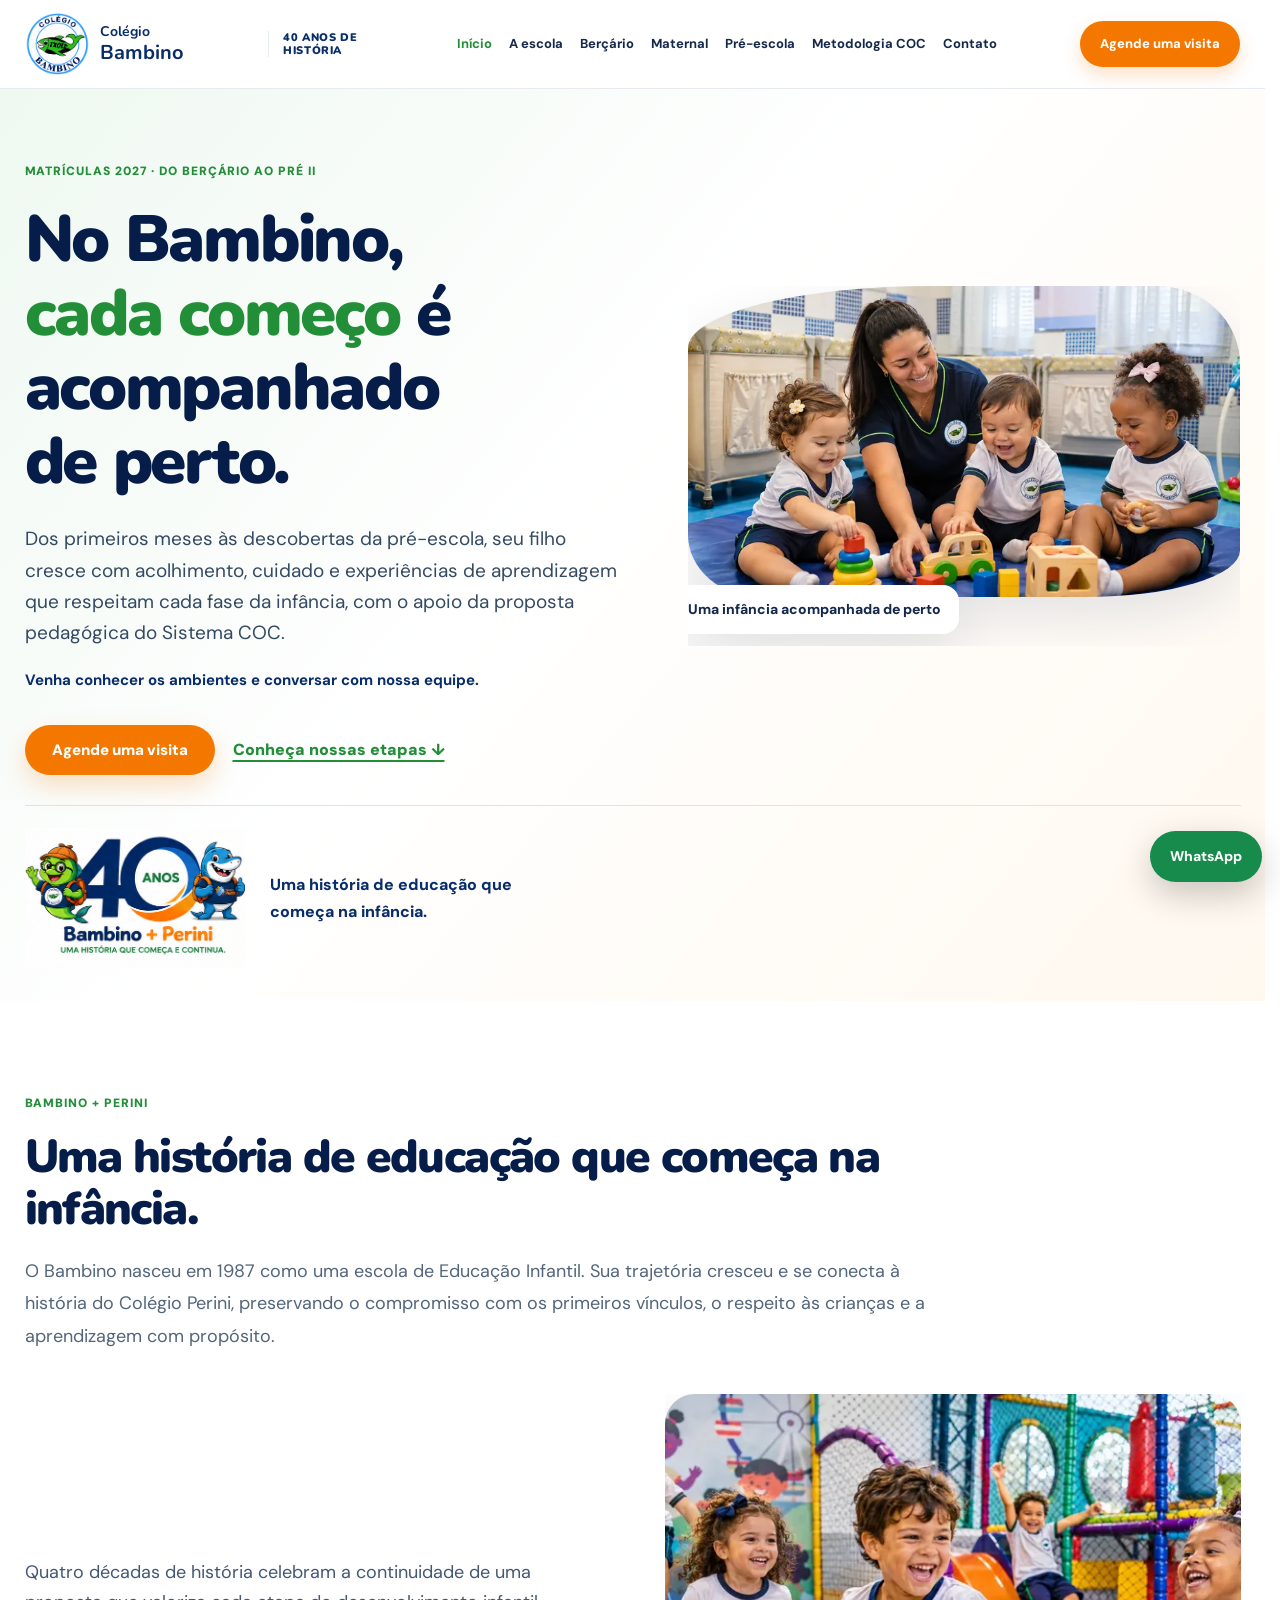
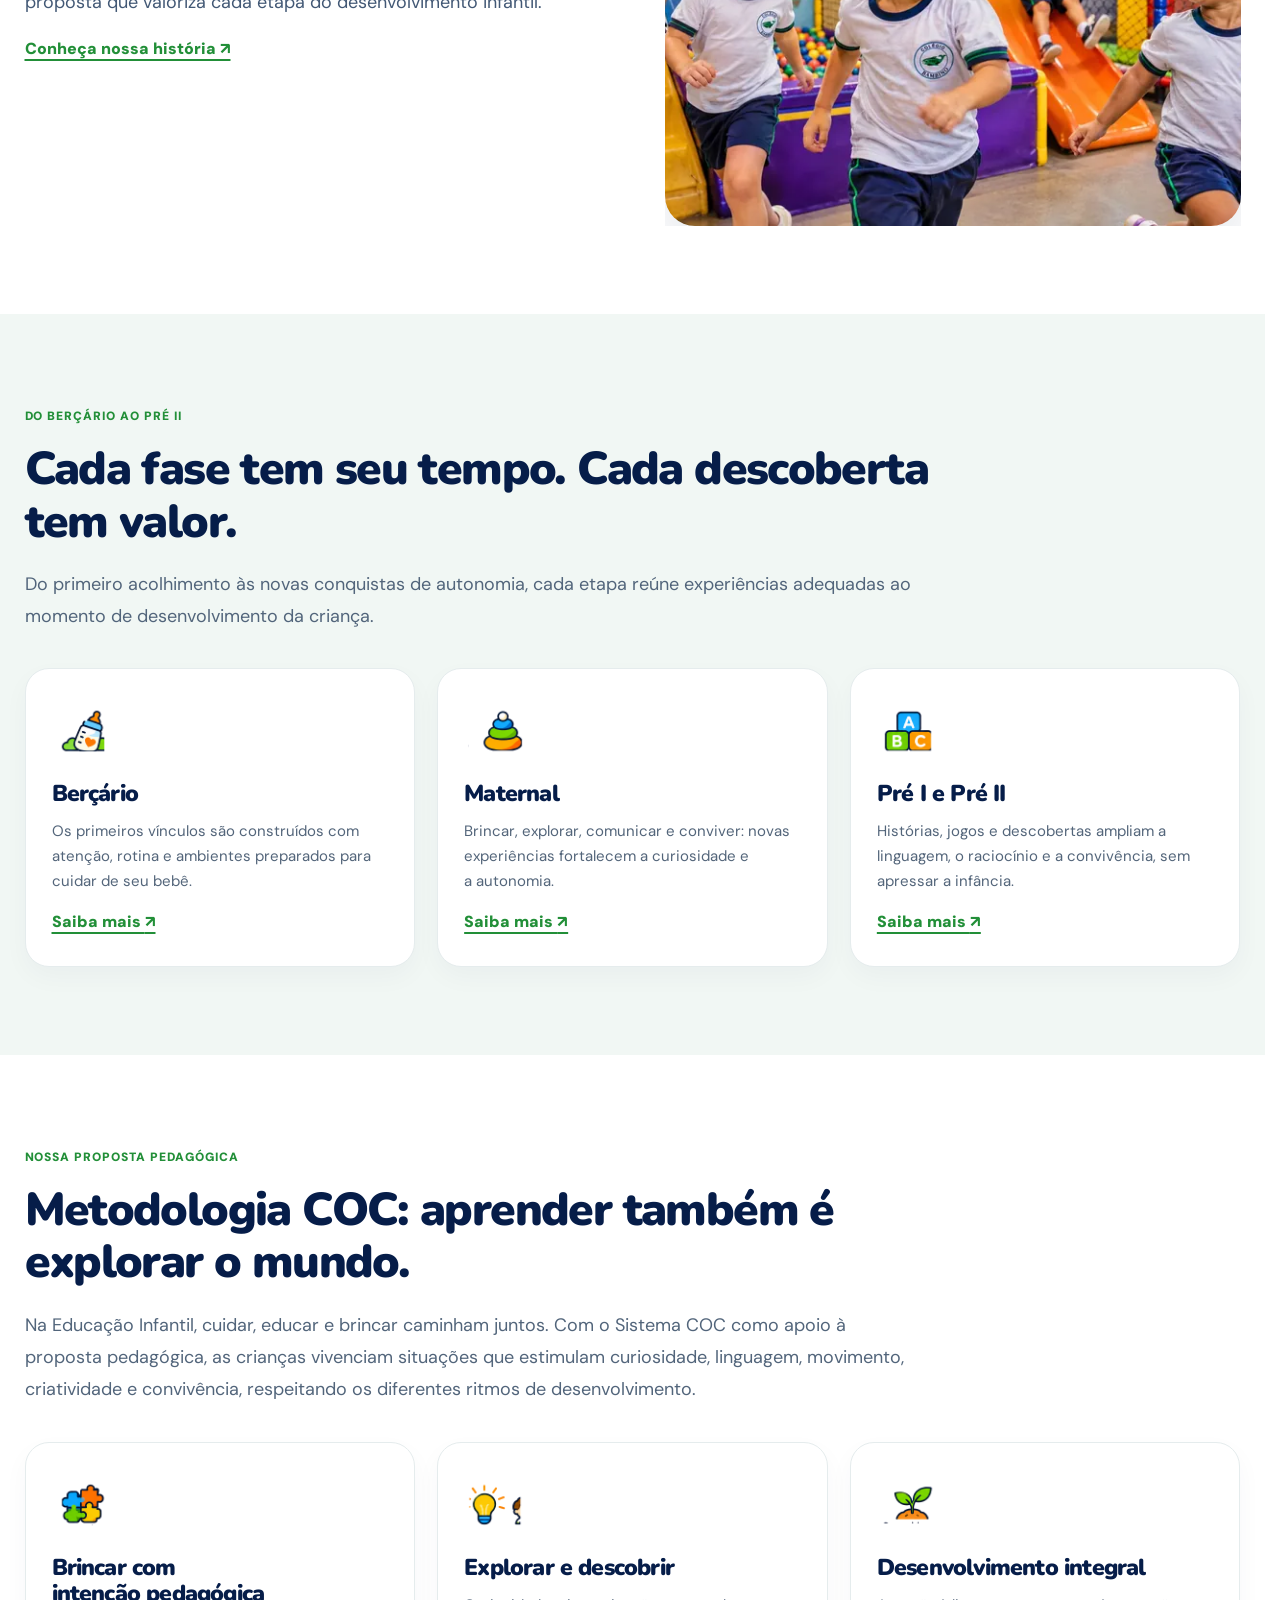
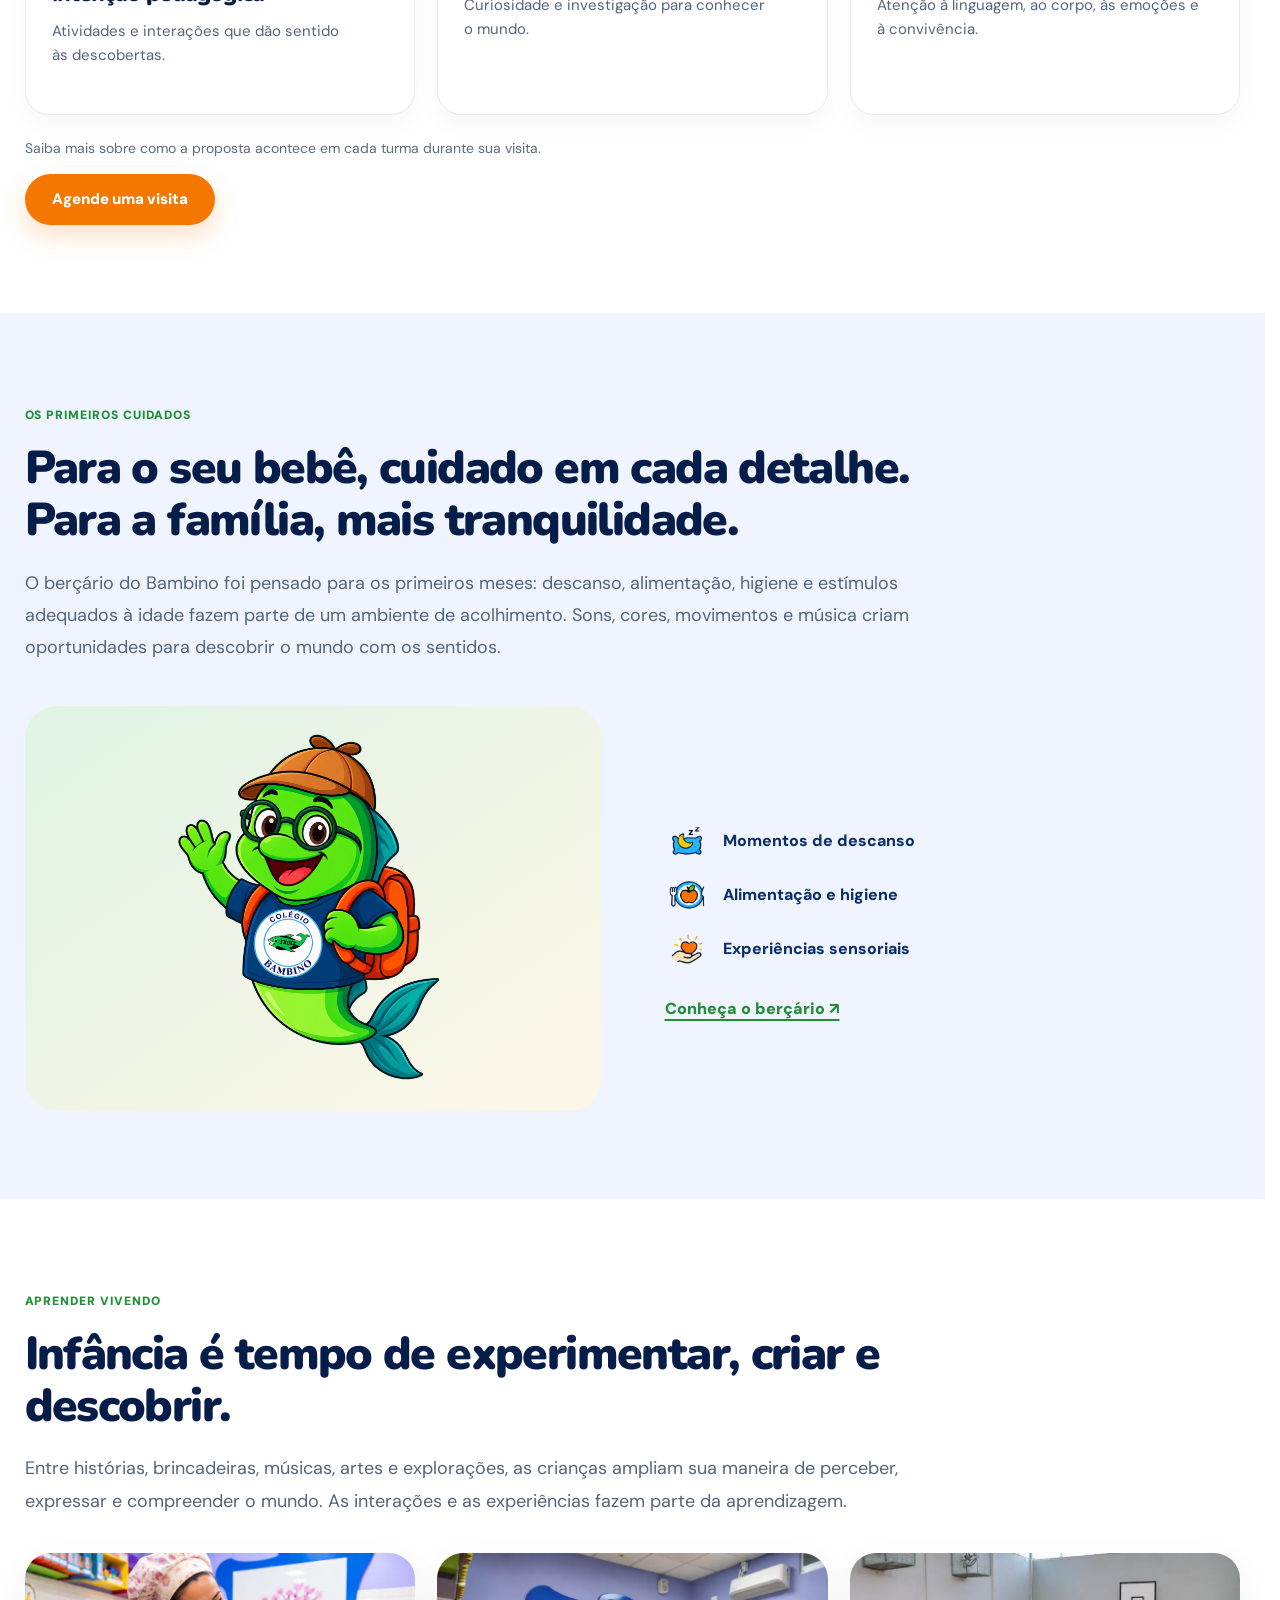
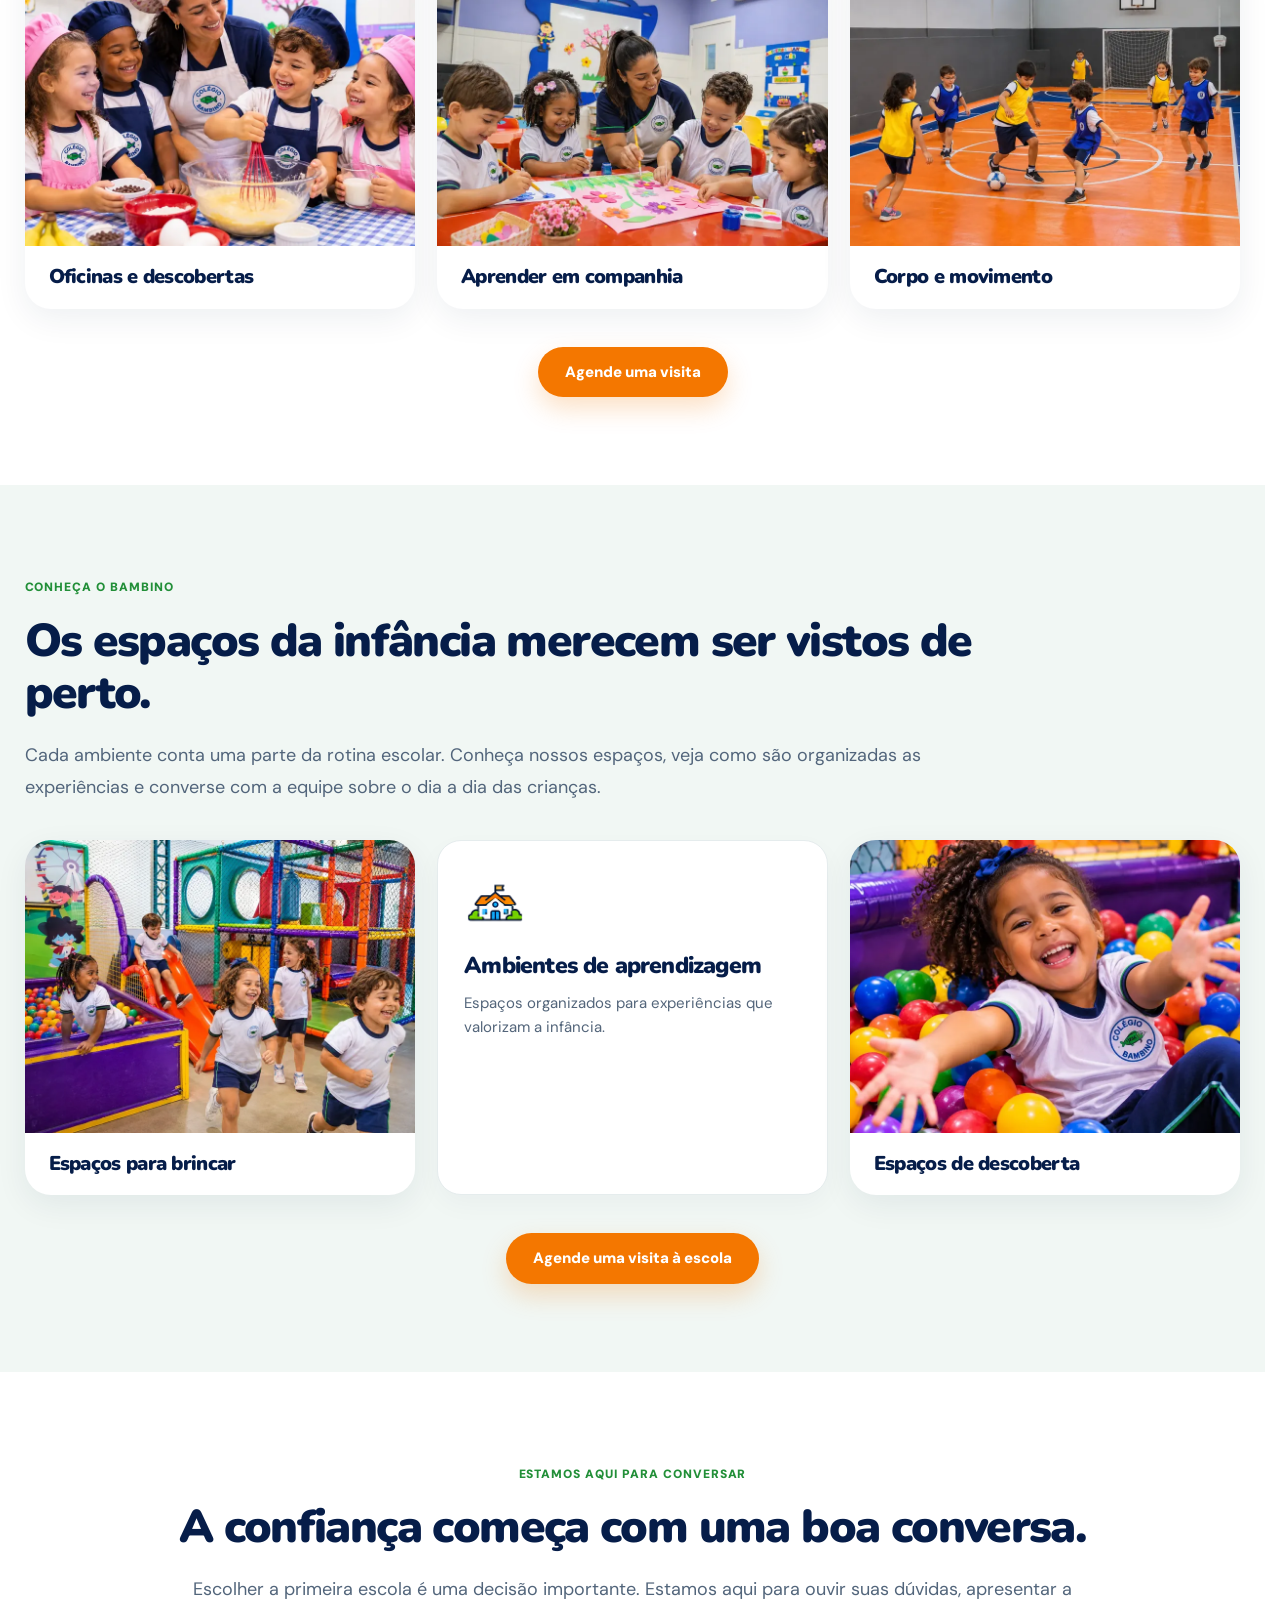
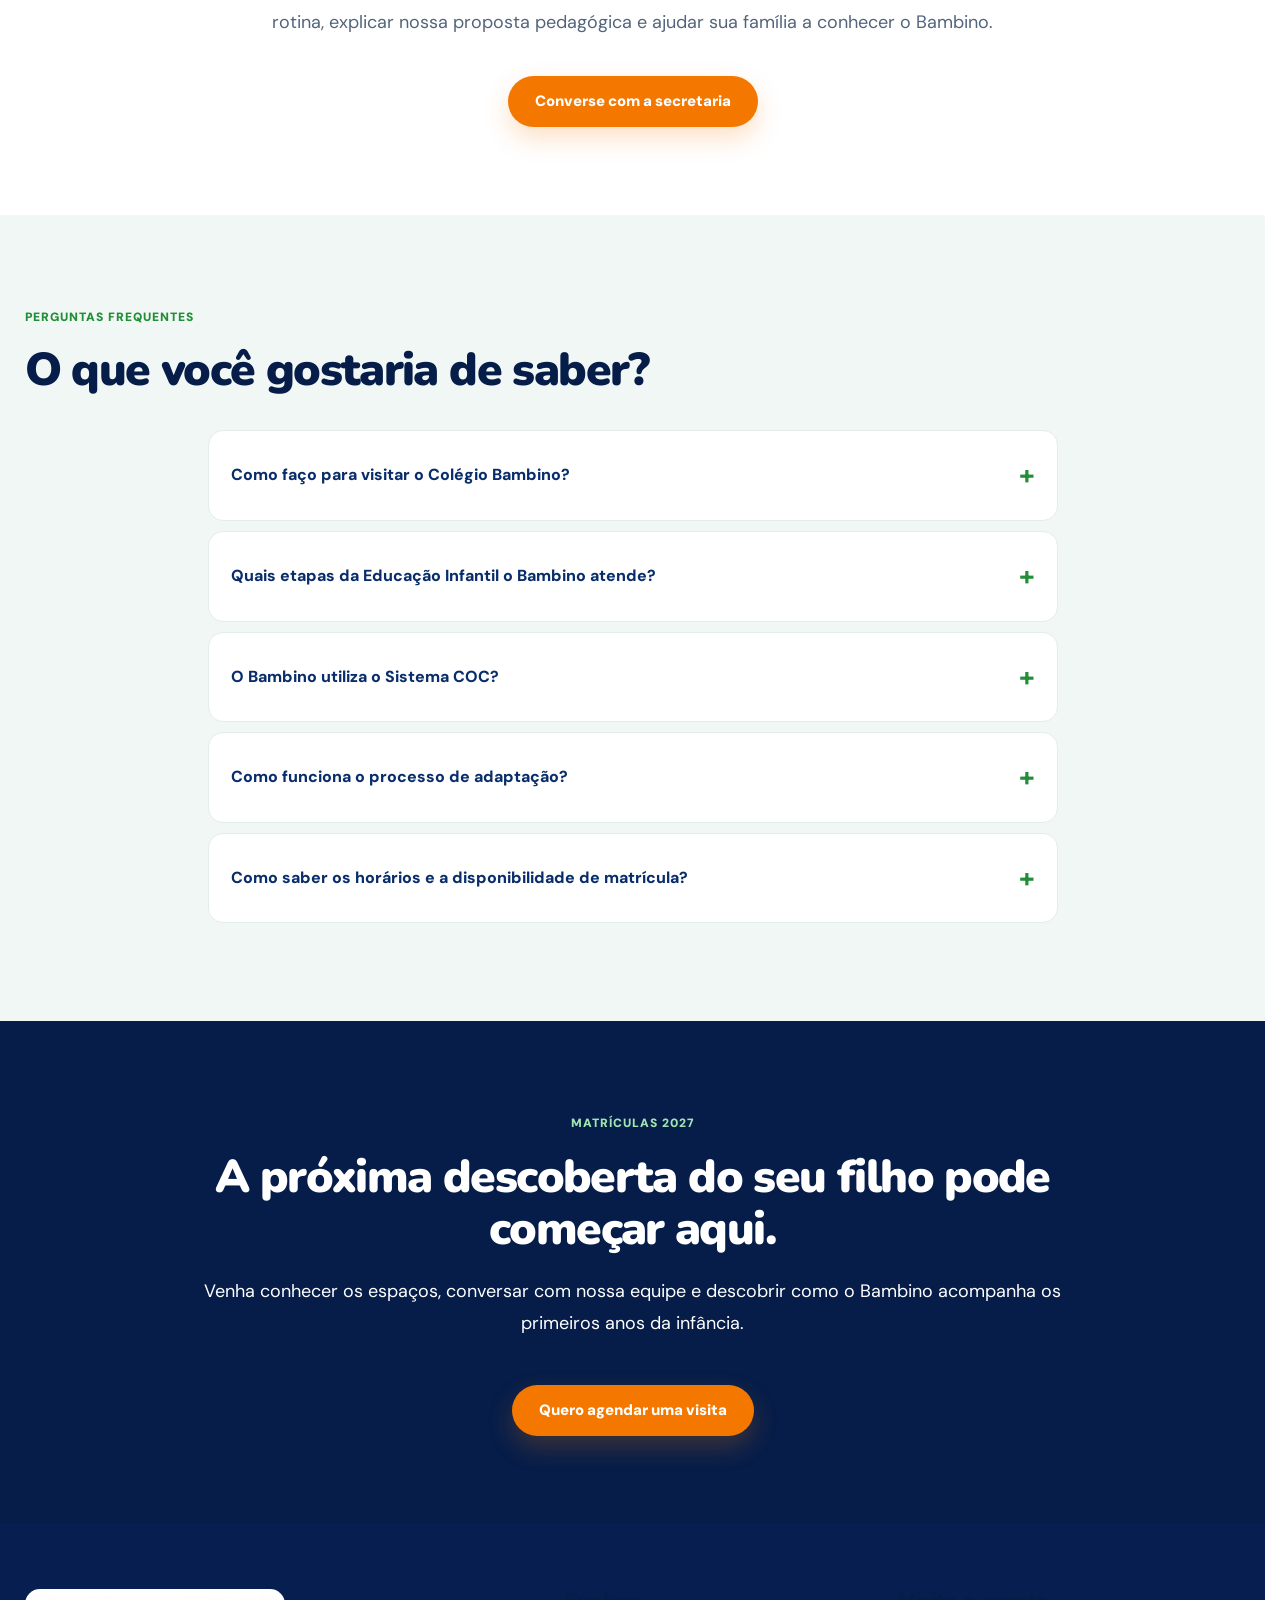
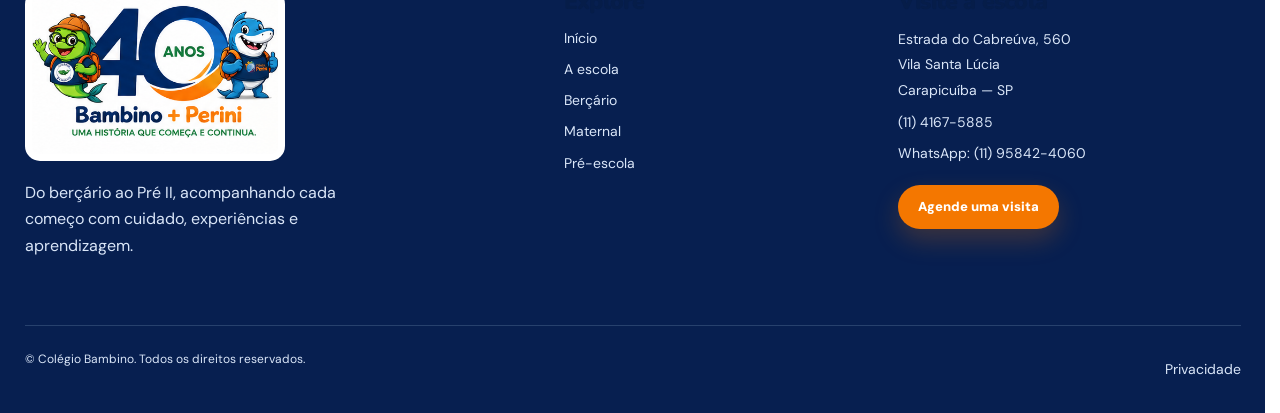
==== index.html @ aaa8d485 "Add files via upload" ====
<!DOCTYPE html>

<html lang="pt-BR"><head><meta charset="utf-8"/><meta content="width=device-width,initial-scale=1" name="viewport"/><meta content="#072B67" name="theme-color"/><title>Colégio Bambino | Escola Particular em Carapicuíba — Educação Infantil</title><meta content="Colégio Bambino: escola particular em Carapicuíba, do berçário ao Pré II, com Sistema COC e 40 anos de história Bambino + Perini. Agende uma visita." name="description"/><link href="https://www.colegiobambino.com.br/" rel="canonical"/><meta content="website" property="og:type"/><meta content="Colégio Bambino | Escola Particular em Carapicuíba — Educação Infantil" property="og:title"/><meta content="Colégio Bambino: escola particular em Carapicuíba, do berçário ao Pré II, com Sistema COC e 40 anos de história Bambino + Perini. Agende uma visita." property="og:description"/><meta content="https://www.colegiobambino.com.br/" property="og:url"/><meta content="https://www.colegiobambino.com.br/assets/marcas/assinatura-40-anos.png" property="og:image"/><link href="assets/marcas/logo-bambino.png" rel="icon" type="image/png"/><link href="https://fonts.googleapis.com" rel="preconnect"/><link crossorigin="" href="https://fonts.gstatic.com" rel="preconnect"/><link href="https://fonts.googleapis.com/css2?family=DM+Sans:wght@400;500;600;700;800&amp;family=Nunito:wght@500;600;700;800;900&amp;display=swap" rel="stylesheet"/><link href="css/tokens.css" rel="stylesheet"/><link href="css/site.css" rel="stylesheet"/><link href="css/refinements.css" rel="stylesheet"/><script type="application/ld+json">{"@context": "https://schema.org", "@type": "School", "name": "Colégio Bambino", "url": "https://www.colegiobambino.com.br/", "telephone": "+55 11 95842-4060", "address": {"@type": "PostalAddress", "streetAddress": "Estrada do Cabreúva, 560", "addressLocality": "Carapicuíba", "addressRegion": "SP", "addressCountry": "BR"}, "description": "Educação Infantil particular do berçário ao Pré II, com Sistema COC, em Carapicuíba, São Paulo."}</script><script defer="" src="js/site.js"></script><meta content="pt_BR" property="og:locale"/><meta content="index,follow,max-image-preview:large" name="robots"/><meta content="Colégio Bambino" property="og:site_name"/><meta content="summary_large_image" name="twitter:card"/><link as="image" href="assets/fotos/acolhimento-bercario-800.webp" imagesizes="(max-width: 940px) 100vw, 52vw" imagesrcset="assets/fotos/acolhimento-bercario-480.webp 480w, assets/fotos/acolhimento-bercario-800.webp 800w, assets/fotos/acolhimento-bercario.webp 1672w" rel="preload"/></head><body><a class="skip" href="#principal">Pular para o conteúdo</a><header class="site-header"><div class="container header-wrap"><a aria-label="Colégio Bambino — início" class="brand" href="index.html"><img alt="Colégio Bambino" decoding="async" height="70" src="assets/marcas/logo-bambino.png" width="70"/><span>Colégio<br/><strong>Bambino</strong></span></a><span aria-label="40 anos de história Bambino e Perini" class="header-anniversary">40 ANOS DE HISTÓRIA</span><nav aria-label="Navegação principal" class="main-nav" id="menu-site"><a aria-current="page" href="index.html">Início</a><a href="a-escola/index.html">A escola</a><a href="bercario/index.html">Berçário</a><a href="maternal/index.html">Maternal</a><a href="pre-escola/index.html">Pré-escola</a><a href="index.html#metodologia-coc">Metodologia COC</a><a href="contato/index.html">Contato</a></nav><div class="header-actions"><a aria-label="Agende uma visita pelo WhatsApp" class="header-cta" data-conversion="whatsapp" href="https://wa.me/5511958424060?text=Ol%C3%A1%21%20Conheci%20o%20site%20do%20Col%C3%A9gio%20Bambino%20e%20gostaria%20de%20agendar%20uma%20visita%20para%20as%20matr%C3%ADculas%20de%202027." rel="noopener noreferrer" target="_blank">Agende uma visita</a><button aria-controls="menu-site" aria-expanded="false" aria-label="Abrir menu" class="menu-toggle" type="button"><span></span><span></span><span></span></button></div></div></header><main id="principal"><section class="hero home-hero"><div class="container hero-grid"><div class="hero-copy"><span class="eyebrow">MATRÍCULAS 2027 · DO BERÇÁRIO AO PRÉ II</span><h1>No Bambino, <em>cada começo</em> é acompanhado de perto.</h1><p>Dos primeiros meses às descobertas da pré-escola, seu filho cresce com acolhimento, cuidado e experiências de aprendizagem que respeitam cada fase da infância, com o apoio da proposta pedagógica do Sistema COC.</p><p class="hero-support">Venha conhecer os ambientes e conversar com nossa equipe.</p><div class="hero-actions"><a aria-label="Agende uma visita pelo WhatsApp" class="btn btn-primary" data-conversion="whatsapp" href="https://wa.me/5511958424060?text=Ol%C3%A1%21%20Conheci%20o%20site%20do%20Col%C3%A9gio%20Bambino%20e%20gostaria%20de%20agendar%20uma%20visita%20para%20as%20matr%C3%ADculas%20de%202027." rel="noopener noreferrer" target="_blank">Agende uma visita</a><a class="text-link" href="index.html#etapas">Conheça nossas etapas ↓</a></div></div><div class="hero-image"><img alt="Educadora do Bambino acompanha crianças pequenas em atividade com brinquedos" class="" decoding="async" fetchpriority="high" height="941" loading="eager" sizes="(max-width: 940px) 100vw, 52vw" src="assets/fotos/acolhimento-bercario.webp" srcset="assets/fotos/acolhimento-bercario-480.webp 480w, assets/fotos/acolhimento-bercario-800.webp 800w, assets/fotos/acolhimento-bercario.webp 1672w" width="1672"/><div class="photo-label">Uma infância acompanhada de perto</div></div></div><div class="container hero-anniversary"><img alt="40 anos Bambino + Perini — Uma história que começa e continua" class="brand-anniversary" decoding="async" height="295" src="assets/marcas/assinatura-40-anos.png" width="460"/><span>Uma história de educação que começa na infância.</span></div></section><section class="section section-white" id="quem-somos"><div class="container"><span class="eyebrow">BAMBINO + PERINI</span><h2>Uma história de educação que começa na infância.</h2><p class="lead">O Bambino nasceu em 1987 como uma escola de Educação Infantil. Sua trajetória cresceu e se conecta à história do Colégio Perini, preservando o compromisso com os primeiros vínculos, o respeito às crianças e a aprendizagem com propósito.</p><div class="split"><div class="split-text"><p>Quatro décadas de história celebram a continuidade de uma proposta que valoriza cada etapa do desenvolvimento infantil.</p><a class="text-link" href="a-escola/index.html">Conheça nossa história ↗</a></div><div class="photo-frame"><img alt="Crianças se divertem em espaço de brincadeiras da escola" class="" decoding="async" height="941" loading="lazy" sizes="(max-width: 640px) 100vw, (max-width: 940px) 90vw, 50vw" src="assets/fotos/criancas-brincando.webp" srcset="assets/fotos/criancas-brincando-480.webp 480w, assets/fotos/criancas-brincando-800.webp 800w, assets/fotos/criancas-brincando.webp 1672w" width="1672"/></div></div></div></section><section class="section section-mist" id="etapas"><div class="container"><span class="eyebrow">DO BERÇÁRIO AO PRÉ II</span><h2>Cada fase tem seu tempo. Cada descoberta tem valor.</h2><p class="lead">Do primeiro acolhimento às novas conquistas de autonomia, cada etapa reúne experiências adequadas ao momento de desenvolvimento da criança.</p><div class="feature-grid three"><article class="feature-card"><img alt="" class="ui-icon" decoding="async" height="256" loading="lazy" src="assets/icones/01_bercario.png" width="256"/><h3>Berçário</h3><p>Os primeiros vínculos são construídos com atenção, rotina e ambientes preparados para cuidar de seu bebê.</p><a class="card-link" href="bercario/index.html">Saiba mais <span aria-hidden="true">↗</span></a></article><article class="feature-card"><img alt="" class="ui-icon" decoding="async" height="256" loading="lazy" src="assets/icones/02_maternal.png" width="256"/><h3>Maternal</h3><p>Brincar, explorar, comunicar e conviver: novas experiências fortalecem a curiosidade e a autonomia.</p><a class="card-link" href="maternal/index.html">Saiba mais <span aria-hidden="true">↗</span></a></article><article class="feature-card"><img alt="" class="ui-icon" decoding="async" height="256" loading="lazy" src="assets/icones/03_pre_i.png" width="256"/><h3>Pré I e Pré II</h3><p>Histórias, jogos e descobertas ampliam a linguagem, o raciocínio e a convivência, sem apressar a infância.</p><a class="card-link" href="pre-escola/index.html">Saiba mais <span aria-hidden="true">↗</span></a></article></div></div></section><section class="section section-white" id="metodologia-coc"><div class="container"><span class="eyebrow">NOSSA PROPOSTA PEDAGÓGICA</span><h2>Metodologia COC: aprender também é explorar o mundo.</h2><p class="lead">Na Educação Infantil, cuidar, educar e brincar caminham juntos. Com o Sistema COC como apoio à proposta pedagógica, as crianças vivenciam situações que estimulam curiosidade, linguagem, movimento, criatividade e convivência, respeitando os diferentes ritmos de desenvolvimento.</p><div class="feature-grid three"><article class="feature-card"><img alt="" class="ui-icon" decoding="async" height="256" loading="lazy" src="assets/icones/12_aprender_brincando.png" width="256"/><h3>Brincar com intenção pedagógica</h3><p>Atividades e interações que dão sentido às descobertas.</p></article><article class="feature-card"><img alt="" class="ui-icon" decoding="async" height="256" loading="lazy" src="assets/icones/17_curiosidade_e_descoberta.png" width="256"/><h3>Explorar e descobrir</h3><p>Curiosidade e investigação para conhecer o mundo.</p></article><article class="feature-card"><img alt="" class="ui-icon" decoding="async" height="256" loading="lazy" src="assets/icones/08_desenvolvimento_integral.png" width="256"/><h3>Desenvolvimento integral</h3><p>Atenção à linguagem, ao corpo, às emoções e à convivência.</p></article></div><p class="section-footnote">Saiba mais sobre como a proposta acontece em cada turma durante sua visita.</p><a aria-label="Agende uma visita pelo WhatsApp" class="btn btn-primary" data-conversion="whatsapp" href="https://wa.me/5511958424060?text=Ol%C3%A1%21%20Conheci%20o%20site%20do%20Col%C3%A9gio%20Bambino%20e%20gostaria%20de%20agendar%20uma%20visita%20para%20as%20matr%C3%ADculas%20de%202027." rel="noopener noreferrer" target="_blank">Agende uma visita</a></div></section><section class="section section-blue" id="destaque-bercario"><div class="container"><span class="eyebrow">OS PRIMEIROS CUIDADOS</span><h2>Para o seu bebê, cuidado em cada detalhe. Para a família, mais tranquilidade.</h2><p class="lead">O berçário do Bambino foi pensado para os primeiros meses: descanso, alimentação, higiene e estímulos adequados à idade fazem parte de um ambiente de acolhimento. Sons, cores, movimentos e música criam oportunidades para descobrir o mundo com os sentidos.</p><div class="split flip"><div class="split-text"><div class="mini-benefits"><img alt="" class="ui-icon" decoding="async" height="256" loading="lazy" src="assets/icones/14_descanso_e_bem_estar.png" width="256"/><span>Momentos de descanso</span><img alt="" class="ui-icon" decoding="async" height="256" loading="lazy" src="assets/icones/13_alimentacao.png" width="256"/><span>Alimentação e higiene</span><img alt="" class="ui-icon" decoding="async" height="256" loading="lazy" src="assets/icones/07_acolhimento.png" width="256"/><span>Experiências sensoriais</span></div><a class="text-link" href="bercario/index.html">Conheça o berçário ↗</a></div><div class="mascot-panel"><img alt="Mascote oficial do Bambino" decoding="async" height="1402" src="assets/marcas/mascote-bambino.png" width="1122"/></div></div></div></section><section class="section section-white" id="experiencias"><div class="container"><span class="eyebrow">APRENDER VIVENDO</span><h2>Infância é tempo de experimentar, criar e descobrir.</h2><p class="lead">Entre histórias, brincadeiras, músicas, artes e explorações, as crianças ampliam sua maneira de perceber, expressar e compreender o mundo. As interações e as experiências fazem parte da aprendizagem.</p><div class="photo-grid"><article class="photo-card"><div class="photo-card-media"><img alt="Crianças com educadora participam de atividade culinária" class="" decoding="async" height="1086" loading="lazy" sizes="(max-width: 640px) 100vw, (max-width: 940px) 90vw, 50vw" src="assets/fotos/oficina-culinaria.webp" srcset="assets/fotos/oficina-culinaria-480.webp 480w, assets/fotos/oficina-culinaria-800.webp 800w, assets/fotos/oficina-culinaria.webp 1448w" width="1448"/></div><div class="photo-card-foot"><h3>Oficinas e descobertas</h3></div></article><article class="photo-card"><div class="photo-card-media"><img alt="Educadora acompanha crianças em atividade coletiva" class="" decoding="async" height="1086" loading="lazy" sizes="(max-width: 640px) 100vw, (max-width: 940px) 90vw, 50vw" src="assets/fotos/aprendizagem-acompanhada.webp" srcset="assets/fotos/aprendizagem-acompanhada-480.webp 480w, assets/fotos/aprendizagem-acompanhada-800.webp 800w, assets/fotos/aprendizagem-acompanhada.webp 1448w" width="1448"/></div><div class="photo-card-foot"><h3>Aprender em companhia</h3></div></article><article class="photo-card"><div class="photo-card-media"><img alt="Crianças participam de jogo de bola na quadra" class="" decoding="async" height="1086" loading="lazy" sizes="(max-width: 640px) 100vw, (max-width: 940px) 90vw, 50vw" src="assets/fotos/esporte-quadra.webp" srcset="assets/fotos/esporte-quadra-480.webp 480w, assets/fotos/esporte-quadra-800.webp 800w, assets/fotos/esporte-quadra.webp 1448w" width="1448"/></div><div class="photo-card-foot"><h3>Corpo e movimento</h3></div></article></div><div class="center-cta"><a aria-label="Agende uma visita pelo WhatsApp" class="btn btn-primary" data-conversion="whatsapp" href="https://wa.me/5511958424060?text=Ol%C3%A1%21%20Conheci%20o%20site%20do%20Col%C3%A9gio%20Bambino%20e%20gostaria%20de%20agendar%20uma%20visita%20para%20as%20matr%C3%ADculas%20de%202027." rel="noopener noreferrer" target="_blank">Agende uma visita</a></div></div></section><section class="section section-mist" id="estrutura"><div class="container"><span class="eyebrow">CONHEÇA O BAMBINO</span><h2>Os espaços da infância merecem ser vistos de perto.</h2><p class="lead">Cada ambiente conta uma parte da rotina escolar. Conheça nossos espaços, veja como são organizadas as experiências e converse com a equipe sobre o dia a dia das crianças.</p><div class="photo-grid"><article class="photo-card"><div class="photo-card-media"><img alt="Crianças brincam em espaço colorido de recreação" class="" decoding="async" height="1086" loading="lazy" sizes="(max-width: 640px) 100vw, (max-width: 940px) 90vw, 50vw" src="assets/fotos/brincadeiras-parque.webp" srcset="assets/fotos/brincadeiras-parque-480.webp 480w, assets/fotos/brincadeiras-parque-800.webp 800w, assets/fotos/brincadeiras-parque.webp 1448w" width="1448"/></div><div class="photo-card-foot"><h3>Espaços para brincar</h3></div></article><article class="feature-card"><img alt="" class="ui-icon" decoding="async" height="256" loading="lazy" src="assets/icones/22_nossa_estrutura.png" width="256"/><h3>Ambientes de aprendizagem</h3><p>Espaços organizados para experiências que valorizam a infância.</p></article><article class="photo-card"><div class="photo-card-media"><img alt="Criança se diverte em piscina de bolinhas" class="" decoding="async" height="1086" loading="lazy" sizes="(max-width: 640px) 100vw, (max-width: 940px) 90vw, 50vw" src="assets/fotos/piscina-de-bolinhas.webp" srcset="assets/fotos/piscina-de-bolinhas-480.webp 480w, assets/fotos/piscina-de-bolinhas-800.webp 800w, assets/fotos/piscina-de-bolinhas.webp 1448w" width="1448"/></div><div class="photo-card-foot"><h3>Espaços de descoberta</h3></div></article></div><div class="center-cta"><a aria-label="Agende uma visita à escola pelo WhatsApp" class="btn btn-primary" data-conversion="whatsapp" href="https://wa.me/5511958424060?text=Ol%C3%A1%21%20Conheci%20o%20site%20do%20Col%C3%A9gio%20Bambino%20e%20gostaria%20de%20agendar%20uma%20visita%20para%20as%20matr%C3%ADculas%20de%202027." rel="noopener noreferrer" target="_blank">Agende uma visita à escola</a></div></div></section><section class="section section-white compact" id="familias"><div class="container"><span class="eyebrow">ESTAMOS AQUI PARA CONVERSAR</span><h2>A confiança começa com uma boa conversa.</h2><p class="lead">Escolher a primeira escola é uma decisão importante. Estamos aqui para ouvir suas dúvidas, apresentar a rotina, explicar nossa proposta pedagógica e ajudar sua família a conhecer o Bambino.</p><div class="center-cta"><a aria-label="Converse com a secretaria pelo WhatsApp" class="btn btn-primary" data-conversion="whatsapp" href="https://wa.me/5511958424060?text=Ol%C3%A1%21%20Conheci%20o%20site%20do%20Col%C3%A9gio%20Bambino%20e%20gostaria%20de%20agendar%20uma%20visita%20para%20as%20matr%C3%ADculas%20de%202027." rel="noopener noreferrer" target="_blank">Converse com a secretaria</a></div></div></section><section class="section section-mist" id="perguntas"><div class="container"><span class="eyebrow">PERGUNTAS FREQUENTES</span><h2>O que você gostaria de saber?</h2><div class="faq-list"><details class="faq-item"><summary>Como faço para visitar o Colégio Bambino?<span aria-hidden="true">+</span></summary><p>Clique em “Agende uma visita” para falar com nossa secretaria pelo WhatsApp. Nossa equipe orientará sobre o agendamento.</p></details><details class="faq-item"><summary>Quais etapas da Educação Infantil o Bambino atende?<span aria-hidden="true">+</span></summary><p>O Bambino atende do berçário ao Pré II. Nossa equipe orienta sobre a turma correspondente à idade da criança.</p></details><details class="faq-item"><summary>O Bambino utiliza o Sistema COC?<span aria-hidden="true">+</span></summary><p>A proposta pedagógica do Bambino é apoiada pelo Sistema COC. Durante a visita, explicamos como o trabalho acontece em cada etapa.</p></details><details class="faq-item"><summary>Como funciona o processo de adaptação?<span aria-hidden="true">+</span></summary><p>Nossa equipe apresenta como esse processo é organizado e conversa com a família sobre as particularidades da criança.</p></details><details class="faq-item"><summary>Como saber os horários e a disponibilidade de matrícula?<span aria-hidden="true">+</span></summary><p>A secretaria orienta sobre horários, períodos e condições de matrícula conforme a etapa de interesse.</p></details></div></div></section><section class="section section-cta" id="agende-visita"><div class="container"><span class="eyebrow">MATRÍCULAS 2027</span><h2>A próxima descoberta do seu filho pode começar aqui.</h2><p class="lead">Venha conhecer os espaços, conversar com nossa equipe e descobrir como o Bambino acompanha os primeiros anos da infância.</p><div class="cta-bottom"><a aria-label="Quero agendar uma visita pelo WhatsApp" class="btn btn-primary" data-conversion="whatsapp" href="https://wa.me/5511958424060?text=Ol%C3%A1%21%20Conheci%20o%20site%20do%20Col%C3%A9gio%20Bambino%20e%20gostaria%20de%20agendar%20uma%20visita%20para%20as%20matr%C3%ADculas%20de%202027." rel="noopener noreferrer" target="_blank">Quero agendar uma visita</a></div></div></section></main><footer class="site-footer"><div class="container footer-grid"><div class="footer-intro"><img alt="40 anos Bambino + Perini — Uma história que começa e continua" class="brand-anniversary" decoding="async" height="295" src="assets/marcas/assinatura-40-anos.png" width="460"/><p>Do berçário ao Pré II, acompanhando cada começo com cuidado, experiências e aprendizagem.</p></div><div><h3>Explore</h3><a href="index.html">Início</a><a href="a-escola/index.html">A escola</a><a href="bercario/index.html">Berçário</a><a href="maternal/index.html">Maternal</a><a href="pre-escola/index.html">Pré-escola</a></div><div><h3>Visite a escola</h3><address>Estrada do Cabreúva, 560<br/>Vila Santa Lúcia<br/>Carapicuíba — SP</address><a href="tel:+551141675885">(11) 4167-5885</a><a href="https://wa.me/5511958424060?text=Ol%C3%A1%21%20Conheci%20o%20site%20do%20Col%C3%A9gio%20Bambino%20e%20gostaria%20de%20agendar%20uma%20visita%20para%20as%20matr%C3%ADculas%20de%202027." rel="noopener noreferrer" target="_blank">WhatsApp: (11) 95842-4060</a><a aria-label="Agende uma visita pelo WhatsApp" class="btn btn-primary" data-conversion="whatsapp" href="https://wa.me/5511958424060?text=Ol%C3%A1%21%20Conheci%20o%20site%20do%20Col%C3%A9gio%20Bambino%20e%20gostaria%20de%20agendar%20uma%20visita%20para%20as%20matr%C3%ADculas%20de%202027." rel="noopener noreferrer" target="_blank">Agende uma visita</a></div></div><div class="container footer-base"><span>© Colégio Bambino. Todos os direitos reservados.</span><a href="privacidade/index.html">Privacidade</a></div></footer><a aria-label="Conversar com a secretaria pelo WhatsApp" class="floating-whatsapp" data-conversion="whatsapp" href="https://wa.me/5511958424060?text=Ol%C3%A1%21%20Conheci%20o%20site%20do%20Col%C3%A9gio%20Bambino%20e%20gostaria%20de%20agendar%20uma%20visita%20para%20as%20matr%C3%ADculas%20de%202027." rel="noopener noreferrer" target="_blank">WhatsApp</a></body></html>
---- css/tokens.css ----
/* Colégio Bambino · tokens de interface · identidade cromática aproximada das artes homologadas */
:root {
  --blue: #082d6a; --blue-deep: #061d49; --green: #228f38;
  --orange: #f47700; --ink: #14294c; --muted: #5c6d80;
  --paper: #ffffff; --mist: #f1f7f4; --line: #e5ebee;
  --radius: 24px; --container: 1216px;
  --shadow: 0 22px 55px rgba(7,36,76,.11);
  --focus-ring: #f47700;
}
---- css/site.css ----
/* Colégio Bambino — identidade homologada. As cores são aproximações dos arquivos visuais; validar HEX na marca matriz. */
:root{--blue:#082d6a;--blue-deep:#061d49;--green:#228f38;--orange:#f47700;--ink:#14294c;--muted:#5c6d80;--paper:#fff;--mist:#f1f7f4;--line:#e5ebee;--radius:24px;--container:1216px;--shadow:0 22px 55px rgba(7,36,76,.11)}
*{box-sizing:border-box}html{scroll-behavior:smooth;scroll-padding-top:98px}body{margin:0;font-family:'DM Sans',Arial,sans-serif;color:var(--ink);background:#fff;line-height:1.65}img{display:block;max-width:100%}a{color:inherit;text-decoration:none}button,input,textarea,select{font:inherit}button{cursor:pointer}a:focus-visible,button:focus-visible,input:focus-visible,textarea:focus-visible,select:focus-visible,summary:focus-visible{outline:3px solid var(--orange);outline-offset:3px}.container{width:min(calc(100% - 44px),var(--container));margin-inline:auto}.skip{position:absolute;top:-60px;left:12px;background:white;z-index:1000;padding:10px}.skip:focus{top:10px}.site-header{position:sticky;z-index:200;top:0;background:rgba(255,255,255,.96);backdrop-filter:blur(15px);border-bottom:1px solid var(--line)}.header-wrap{display:flex;align-items:center;justify-content:space-between;gap:28px;min-height:88px}.brand{display:flex;align-items:center;gap:10px;min-width:160px;color:var(--blue);font-family:Nunito,Arial,sans-serif;font-size:14px;line-height:1.15;font-weight:700}.brand img{width:65px;height:65px;object-fit:contain}.brand strong{font-size:20px}.main-nav{display:flex;align-items:center;gap:17px}.main-nav a{font-size:13px;font-weight:700;white-space:nowrap}.main-nav a:hover,.main-nav a[aria-current=page]{color:var(--green)}.header-actions{display:flex;align-items:center;gap:12px}.header-cta{background:var(--orange);color:#fff;border-radius:100px;padding:12px 20px;font-size:13px;font-weight:800;white-space:nowrap;box-shadow:0 8px 18px rgba(244,119,0,.22)}.menu-toggle{display:none;background:transparent;border:0;width:44px;height:44px;padding:10px}.menu-toggle span{display:block;width:24px;height:2px;background:var(--blue);margin:5px 0}.hero{position:relative;overflow:hidden;background:linear-gradient(130deg,#eff8f1 0%,#fff 46%,#fff8ef 100%)}.home-hero{padding:68px 0 32px}.inner-hero{padding:60px 0}.hero-grid{display:grid;grid-template-columns:1.04fr .96fr;align-items:center;gap:clamp(28px,5vw,80px)}.eyebrow{display:inline-flex;align-items:center;gap:9px;font-size:12px;font-weight:900;letter-spacing:.15em;text-transform:uppercase;color:var(--green)}h1,h2,h3,p{margin-top:0}h1,h2,h3{font-family:Nunito,Arial,sans-serif;letter-spacing:-.035em;line-height:1.13;color:var(--blue-deep)}h1{font-size:clamp(39px,5.1vw,74px);margin:20px 0 25px;font-weight:900}h1 em{font-style:normal;color:var(--green)}h2{font-size:clamp(31px,3.6vw,51px);max-width:950px;margin:15px 0 20px;font-weight:900}h3{font-size:23px;font-weight:900;margin-bottom:12px}.hero-copy p{font-size:clamp(16px,1.5vw,19px);max-width:635px;color:#344a63}.hero-support{font-size:15px!important;font-weight:700;color:var(--blue)!important}.hero-actions{display:flex;align-items:center;flex-wrap:wrap;gap:18px;margin-top:32px}.btn{display:inline-flex;align-items:center;justify-content:center;gap:18px;border:2px solid transparent;border-radius:100px;padding:14px 25px;font-size:15px;font-weight:900;line-height:1.25;transition:transform .2s,box-shadow .2s;text-align:center}.btn:hover,.header-cta:hover{transform:translateY(-2px)}.btn-primary{background:var(--orange);color:white;box-shadow:0 11px 26px rgba(244,119,0,.23)}.btn-outline{border-color:var(--blue);color:var(--blue);background:white}.btn span{font-size:21px;line-height:1}.text-link,.card-link{font-weight:900;color:var(--green);text-decoration:underline;text-decoration-thickness:2px;text-underline-offset:5px}.hero-image{position:relative;min-height:360px}.hero-image>img{height:clamp(340px,38vw,510px);width:100%;object-fit:cover;object-position:center;border-radius:44% 15% 28% 13% / 20% 25% 15% 20%;box-shadow:var(--shadow)}.photo-label{position:absolute;bottom:12px;left:-18px;border-radius:16px;padding:13px 18px;background:white;box-shadow:var(--shadow);font-size:14px;font-weight:800}.hero-anniversary{display:flex;align-items:center;gap:24px;margin-top:30px;padding-top:22px;border-top:1px solid #dae7da}.brand-anniversary{width:220px;max-width:100%;height:auto;object-fit:contain}.hero-anniversary span{font-weight:800;color:var(--blue)}.section{padding:88px 0;scroll-margin-top:90px}.section .lead{font-size:18px;max-width:900px;color:#52657b;line-height:1.8;margin-bottom:34px}.section-white{background:white}.section-mist{background:var(--mist)}.section-blue{background:#eff4ff}.section-cta{background:var(--blue-deep);color:white;text-align:center}.section-cta .container{max-width:900px}.section-cta h2,.section-cta .eyebrow,.section-cta .lead{color:#fff}.section-cta .eyebrow{color:#a1e5b1}.section-cta .lead{margin-inline:auto}.section-cta .btn{margin-top:12px}.compact{text-align:center}.compact h2,.compact .lead{margin-inline:auto}.split{display:grid;grid-template-columns:1fr 1fr;align-items:center;gap:clamp(25px,5vw,85px);margin-top:42px}.split.flip .photo-frame,.split.flip .mascot-panel{grid-column:1;grid-row:1}.split.flip .split-text{grid-column:2;grid-row:1}.split-text p{color:#425875;font-size:18px}.photo-frame img{width:100%;aspect-ratio:4/3;object-fit:cover;border-radius:30px;box-shadow:var(--shadow)}.mascot-panel{min-height:340px;border-radius:32px;background:linear-gradient(145deg,#dff3e4,#fef7e8);display:flex;align-items:center;justify-content:center;padding:25px}.mascot-panel img{max-height:355px;object-fit:contain}.feature-grid,.photo-grid{display:grid;gap:22px;margin-top:36px}.feature-grid.three,.photo-grid{grid-template-columns:repeat(3,minmax(0,1fr))}.feature-grid.two{grid-template-columns:repeat(2,minmax(0,1fr))}.feature-grid.four{grid-template-columns:repeat(4,minmax(0,1fr))}.feature-card{background:white;border:1px solid #e5eced;padding:31px 26px;border-radius:24px;box-shadow:0 10px 26px rgba(7,37,80,.035);height:100%}.feature-card .ui-icon{width:62px;height:62px;object-fit:contain;margin-bottom:19px}.feature-card p{color:#53657a;font-size:15px}.feature-card h3{font-size:23px}.section-footnote{font-size:14px;color:#5b6c7e;margin-top:22px}.feature-grid+.btn{margin-top:30px}.photo-card{background:white;border-radius:26px;overflow:hidden;box-shadow:0 10px 32px rgba(5,37,74,.07)}.photo-card-media{overflow:hidden}.photo-card-media img{width:100%;aspect-ratio:4/3;object-fit:cover;transition:transform .4s}.photo-card:hover .photo-card-media img{transform:scale(1.035)}.photo-card-foot{padding:20px 24px}.photo-card-foot h3{font-size:20px;margin:0}.photo-card-foot .card-link{display:inline-block;margin-top:13px}.center-cta{text-align:center;margin-top:38px}.mini-benefits{display:grid;grid-template-columns:44px 1fr;align-items:center;gap:10px 14px;margin:25px 0}.mini-benefits .ui-icon{width:44px;height:44px;object-fit:contain}.mini-benefits span{font-weight:800;color:var(--blue)}.faq-list{max-width:850px;margin:34px auto 0}.faq-item{border-radius:15px;background:white;border:1px solid #e4ecee;margin:10px 0;padding:2px 22px}.faq-item summary{cursor:pointer;display:flex;justify-content:space-between;align-items:center;gap:20px;padding:20px 0;font-weight:800;color:var(--blue);list-style:none}.faq-item summary::-webkit-details-marker{display:none}.faq-item summary span{font-size:27px;color:var(--green)}.faq-item[open] summary span{transform:rotate(45deg)}.faq-item p{color:#52657b;padding:0 0 20px;margin:0}.contact-grid{display:grid;grid-template-columns:.8fr 1.2fr;gap:40px;margin-top:30px}.contact-aside{background:var(--mist);padding:34px;border-radius:24px;align-self:start}.contact-aside a:not(.btn){display:block;margin:14px 0;color:var(--green);font-weight:800}.contact-aside .btn{margin-top:25px}.small-note{font-size:12px;color:#677487}.lead-form{display:grid;gap:17px;background:white;border:1px solid var(--line);border-radius:24px;padding:30px;box-shadow:var(--shadow)}.lead-form label{font-weight:700;color:var(--blue);display:grid;gap:7px}.lead-form input:not([type=checkbox]),.lead-form select,.lead-form textarea{min-width:0;width:100%;border:1px solid #cbd7df;border-radius:12px;padding:13px 15px;color:#182f4a;background:white}.lead-form .consent{display:flex;gap:12px;font-size:13px;font-weight:500;line-height:1.45}.consent input{flex:none;width:19px;height:19px}.consent a{text-decoration:underline;color:var(--green)}.lead-form button{justify-self:start}.site-footer{background:#071f50;color:#dae6f8;padding-top:65px}.footer-grid{display:grid;grid-template-columns:1.4fr .8fr 1fr;gap:60px;padding-bottom:50px}.footer-intro .brand-anniversary{background:white;border-radius:15px;padding:7px;width:255px}.footer-intro p{margin-top:19px;max-width:345px}.site-footer h2{font-size:19px;color:white;margin-top:10px}.site-footer a:not(.btn){display:block;margin:8px 0;font-size:14px}.site-footer address{font-style:normal;line-height:1.8;font-size:14px}.site-footer .btn{margin-top:12px;font-size:13px;padding:12px 18px}.footer-base{border-top:1px solid #27416d;padding:24px 0;display:flex;justify-content:space-between;gap:20px;font-size:12px}.floating-whatsapp{position:fixed;right:18px;bottom:18px;z-index:99;background:#168b4c;color:#fff;padding:14px 20px;border-radius:100px;font-weight:800;font-size:14px;box-shadow:0 12px 35px rgba(0,0,0,.22)}.text-content{max-width:900px}.text-content h2{font-size:28px}.text-content p{font-size:17px}.hero-brand-art{display:flex;align-items:center;justify-content:center}.hero-brand-art img{height:390px;width:auto;object-fit:contain;box-shadow:none;border-radius:0}.section-blue .split-text{color:var(--ink)}
@media(max-width:1120px){.main-nav{gap:11px}.main-nav a{font-size:12px}.header-cta{padding:11px 13px}.brand{min-width:120px}.brand strong{font-size:17px}.brand img{width:54px;height:54px}}
@media(max-width:940px){.header-wrap{min-height:72px}.menu-toggle{display:block}.main-nav{display:none;position:absolute;top:72px;left:0;right:0;background:white;flex-direction:column;align-items:stretch;padding:17px 25px 26px;box-shadow:0 20px 35px rgba(6,31,70,.12);max-height:calc(100dvh - 72px);overflow-y:auto}.main-nav.open{display:flex}.main-nav a{font-size:15px;padding:10px 8px}.hero-grid,.split,.contact-grid{grid-template-columns:1fr}.hero-image img{height:420px}.split.flip .photo-frame,.split.flip .mascot-panel,.split.flip .split-text{grid-column:auto;grid-row:auto}.feature-grid.four{grid-template-columns:repeat(2,minmax(0,1fr))}.footer-grid{gap:25px;grid-template-columns:1.2fr 1fr}.footer-grid>div:last-child{grid-column:1/-1}}
@media(max-width:640px){.container{width:min(calc(100% - 32px),var(--container))}.header-wrap{gap:6px}.brand{min-width:unset}.brand img{width:48px;height:48px}.brand>span{font-size:11px}.brand strong{font-size:16px}.header-cta{font-size:11px;padding:10px 11px}.home-hero,.inner-hero{padding:34px 0}.hero-grid{gap:24px}h1{font-size:clamp(34px,10vw,48px);margin:14px 0 20px}h2{font-size:34px}.hero-copy p{font-size:16px}.hero-actions{gap:15px}.hero-image{min-height:0}.hero-image>img{height:290px;border-radius:28px}.photo-label{bottom:8px;left:8px;font-size:11px;padding:9px 11px}.hero-anniversary{align-items:flex-start;gap:12px}.hero-anniversary .brand-anniversary{width:140px}.hero-anniversary span{font-size:12px}.section{padding:60px 0}.section .lead{font-size:16px}.feature-grid.three,.photo-grid,.feature-grid.two,.feature-grid.four{grid-template-columns:1fr}.feature-card{padding:24px}.photo-frame img{border-radius:19px}.footer-grid{grid-template-columns:1fr}.footer-grid>div:last-child{grid-column:auto}.footer-base{display:block}.floating-whatsapp{font-size:12px;padding:11px 16px}.lead-form{padding:18px}.contact-aside{padding:24px}.hero-brand-art img{height:290px}.eyebrow{font-size:11px}.btn{width:100%;padding:14px 16px}.center-cta .btn{width:auto}.hero-actions .text-link{margin-inline:auto}.site-footer{padding-top:45px}}
@media(prefers-reduced-motion:reduce){*,*::before,*::after{scroll-behavior:auto!important;animation-duration:.01ms!important;transition-duration:.01ms!important}}
---- css/refinements.css ----
/* Acabamento sênior: tipografia, foco, responsividade e componentes. */
html { scrollbar-gutter: stable; }
body { overflow-x: clip; -webkit-font-smoothing: antialiased; }
img { height: auto; }
.hero-image img, .photo-frame img, .photo-card-media img { height: 100%; }
:focus-visible { outline: 3px solid var(--focus-ring); outline-offset: 4px; }
.site-header { isolation: isolate; }
.header-wrap { position: relative; }
.header-anniversary { display: inline-flex; align-items: center; border-left: 1px solid var(--line); padding-left: 14px; font-family: Nunito,Arial,sans-serif; font-size: 11px; font-weight: 900; color: var(--blue); letter-spacing: .055em; line-height: 1.2; max-width: 105px; }
.brand-anniversary { object-fit: contain; }
.header-cta,.btn,.floating-whatsapp { transition: transform .2s ease, box-shadow .2s ease, background-color .2s ease; }
.header-cta:hover,.btn:hover,.floating-whatsapp:hover { transform: translateY(-2px); }
.header-cta:active,.btn:active,.floating-whatsapp:active { transform: translateY(0); }
.eyebrow { letter-spacing: .08em; }
.hero-copy h1 { text-wrap: balance; }
.hero-copy > p,.lead,.feature-card p { text-wrap: pretty; }
.hero-image { overflow: hidden; }
.hero-image > img { width: 100%; object-fit: cover; }
.hero-anniversary { gap: 25px; }
.hero-anniversary .brand-anniversary { flex: none; }
.hero-anniversary span { max-width: 300px; }
.feature-card,.photo-card { transition: transform .25s ease,box-shadow .25s ease; }
@media (hover:hover) { .feature-card:hover,.photo-card:hover { transform: translateY(-3px); box-shadow: 0 20px 45px rgba(7,36,76,.08); } }
.feature-card h3,.photo-card h3 { text-wrap: balance; }
.site-footer a:not(.btn):hover { text-decoration: underline; text-underline-offset: 4px; }
.site-footer .brand-anniversary { width: 260px; max-width: 100%; height: auto; }
.photo-frame, .photo-card-media { overflow: hidden; }
.contact-aside address { overflow-wrap: anywhere; }
.form-notice { background: #fff7eb; color:#6c3700; padding: 12px 15px; border: 1px solid #efd7b7; border-radius: 12px; font-size: 14px; }
.floating-whatsapp { min-width: 96px; text-align: center; }
@media (max-width: 1210px) { .header-anniversary { display: none; } }
@media (max-width: 940px) {
 .site-header:has(.main-nav.open) { box-shadow: 0 14px 36px rgba(7,36,76,.14); }
 .main-nav.open { border-top: 1px solid var(--line); }
 .main-nav a { min-height: 44px; display: flex; align-items: center; }
 .hero-grid { align-items: stretch; }
 .hero-image { width: 100%; }
}
@media (max-width: 640px) {
 .header-wrap { min-height: 72px; }
 .hero-copy { min-width: 0; }
 .hero-copy h1 { font-size: clamp(32px, 9.5vw, 45px); line-height: 1.1; }
 h2 { font-size: clamp(28px,8vw,36px); line-height: 1.18; }
 .hero-image>img { height: 315px; object-position: center 38%; }
 .hero-anniversary { flex-wrap: wrap; align-items: center; }
 .hero-anniversary .brand-anniversary { width: min(190px,50%); }
 .hero-anniversary span { flex: 1 1 130px; }
 .feature-card,.photo-card { min-width: 0; }
 .floating-whatsapp { bottom: max(14px,env(safe-area-inset-bottom)); right: 14px; }
 .footer-base { padding-bottom: 80px; }
 .contact-grid > * { min-width: 0; }
}
@media (max-width: 375px) {
 .header-cta { padding: 9px 10px; font-size: 10px; }
 .brand strong { font-size: 15px; }
 .menu-toggle { width: 39px; padding-inline: 7px; }
 .container { width: calc(100% - 28px); }
}
@media (prefers-reduced-motion: reduce) { .header-cta,.btn,.floating-whatsapp,.feature-card,.photo-card { transition: none !important; } }

/* Lançamento: acessibilidade e estabilidade visual */
:root{--focus-ring:#b84b00}
.spam-trap{position:absolute!important;width:1px!important;height:1px!important;overflow:hidden!important;clip-path:inset(50%)!important;white-space:nowrap!important}
.form-delivery-hint{margin:0;font-size:14px;line-height:1.5;color:#425875}
html{overflow-x:clip}
.feature-grid > *, .photo-grid > *, .split > *, .hero-grid > *{min-width:0}
.hero-copy,.split-text,.footer-grid{overflow-wrap:break-word}
a.btn:focus-visible,button:focus-visible,summary:focus-visible{outline:3px solid var(--focus-ring);outline-offset:4px}
button:disabled{opacity:.65;cursor:wait}
@media(max-width:940px){.main-nav.open{z-index:250} .site-header .header-actions{flex-shrink:0}}
@media(max-width:640px){.hero-actions .btn{max-width:100%}.hero-anniversary{justify-content:center;text-align:center}.hero-anniversary span{flex-basis:150px}.lead-form button{width:100%}.footer-base{line-height:1.7}}
@media(prefers-reduced-motion:reduce){html{scroll-behavior:auto}}
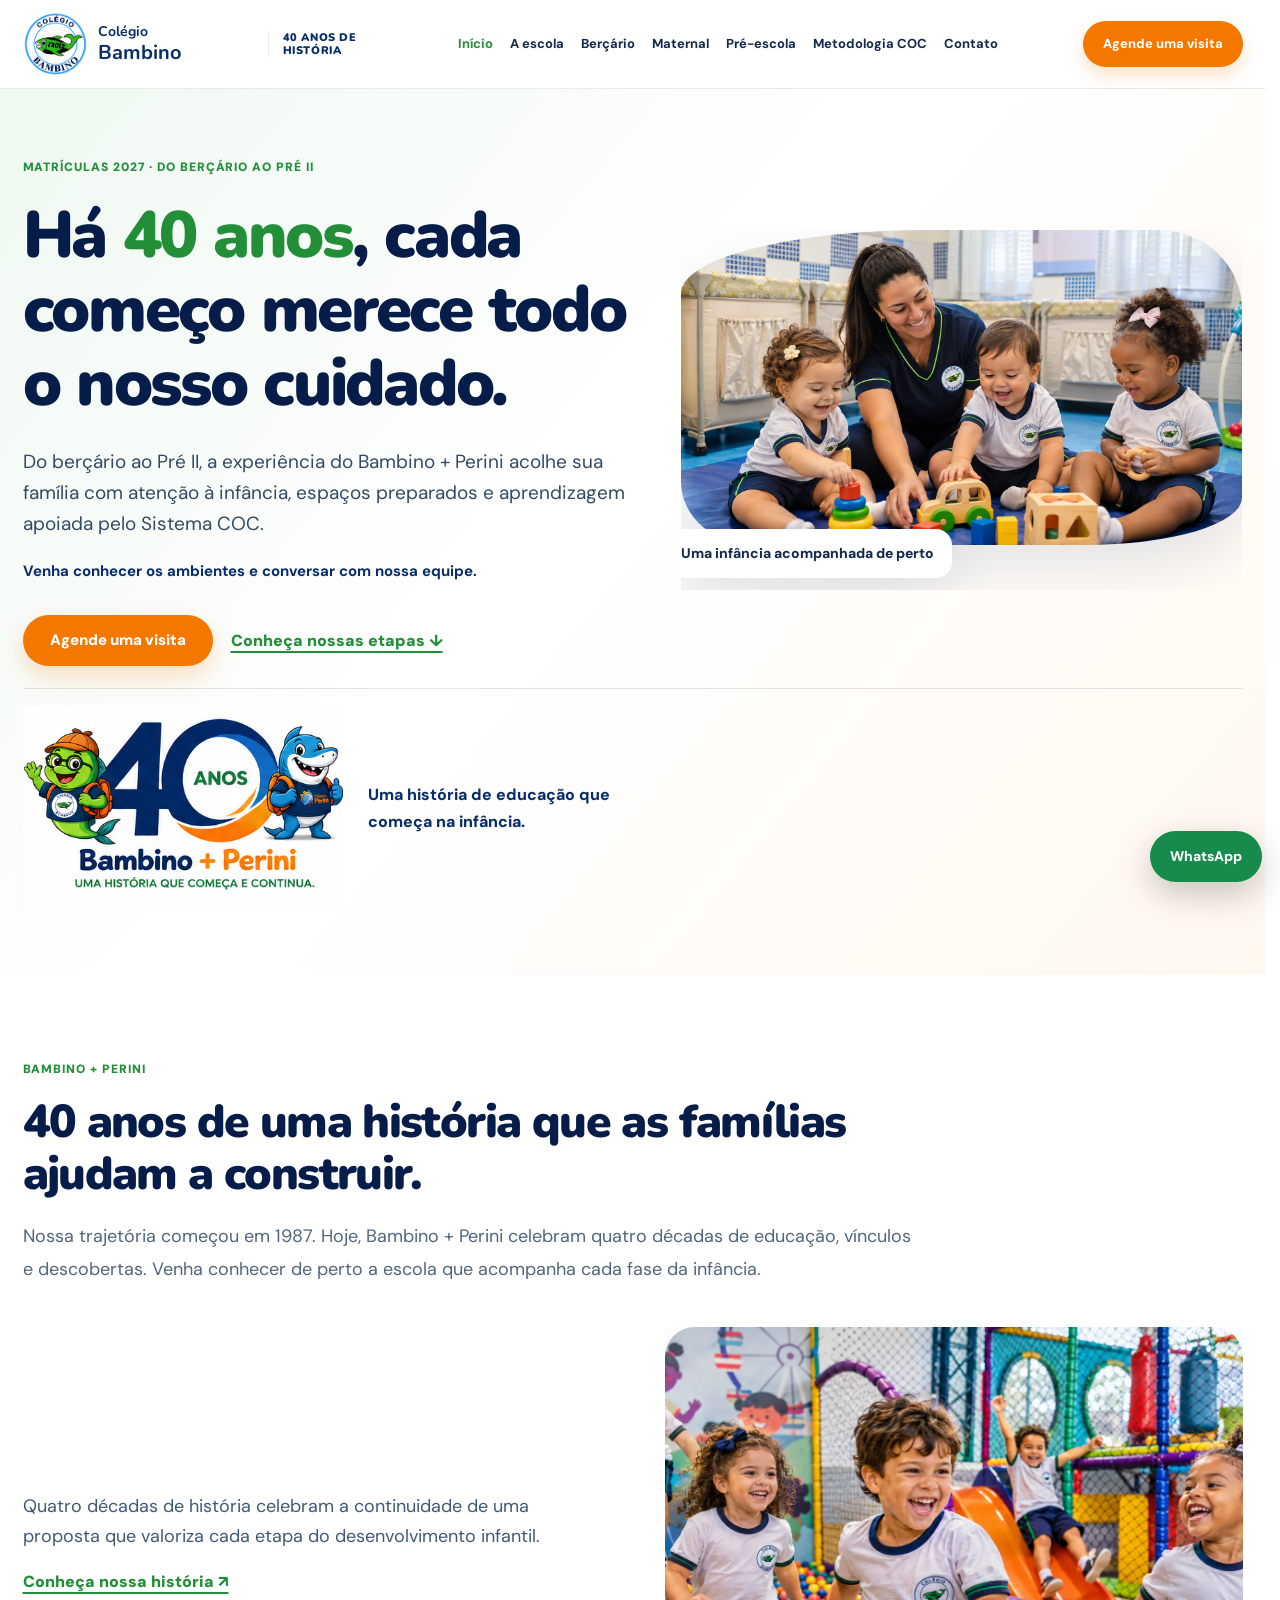
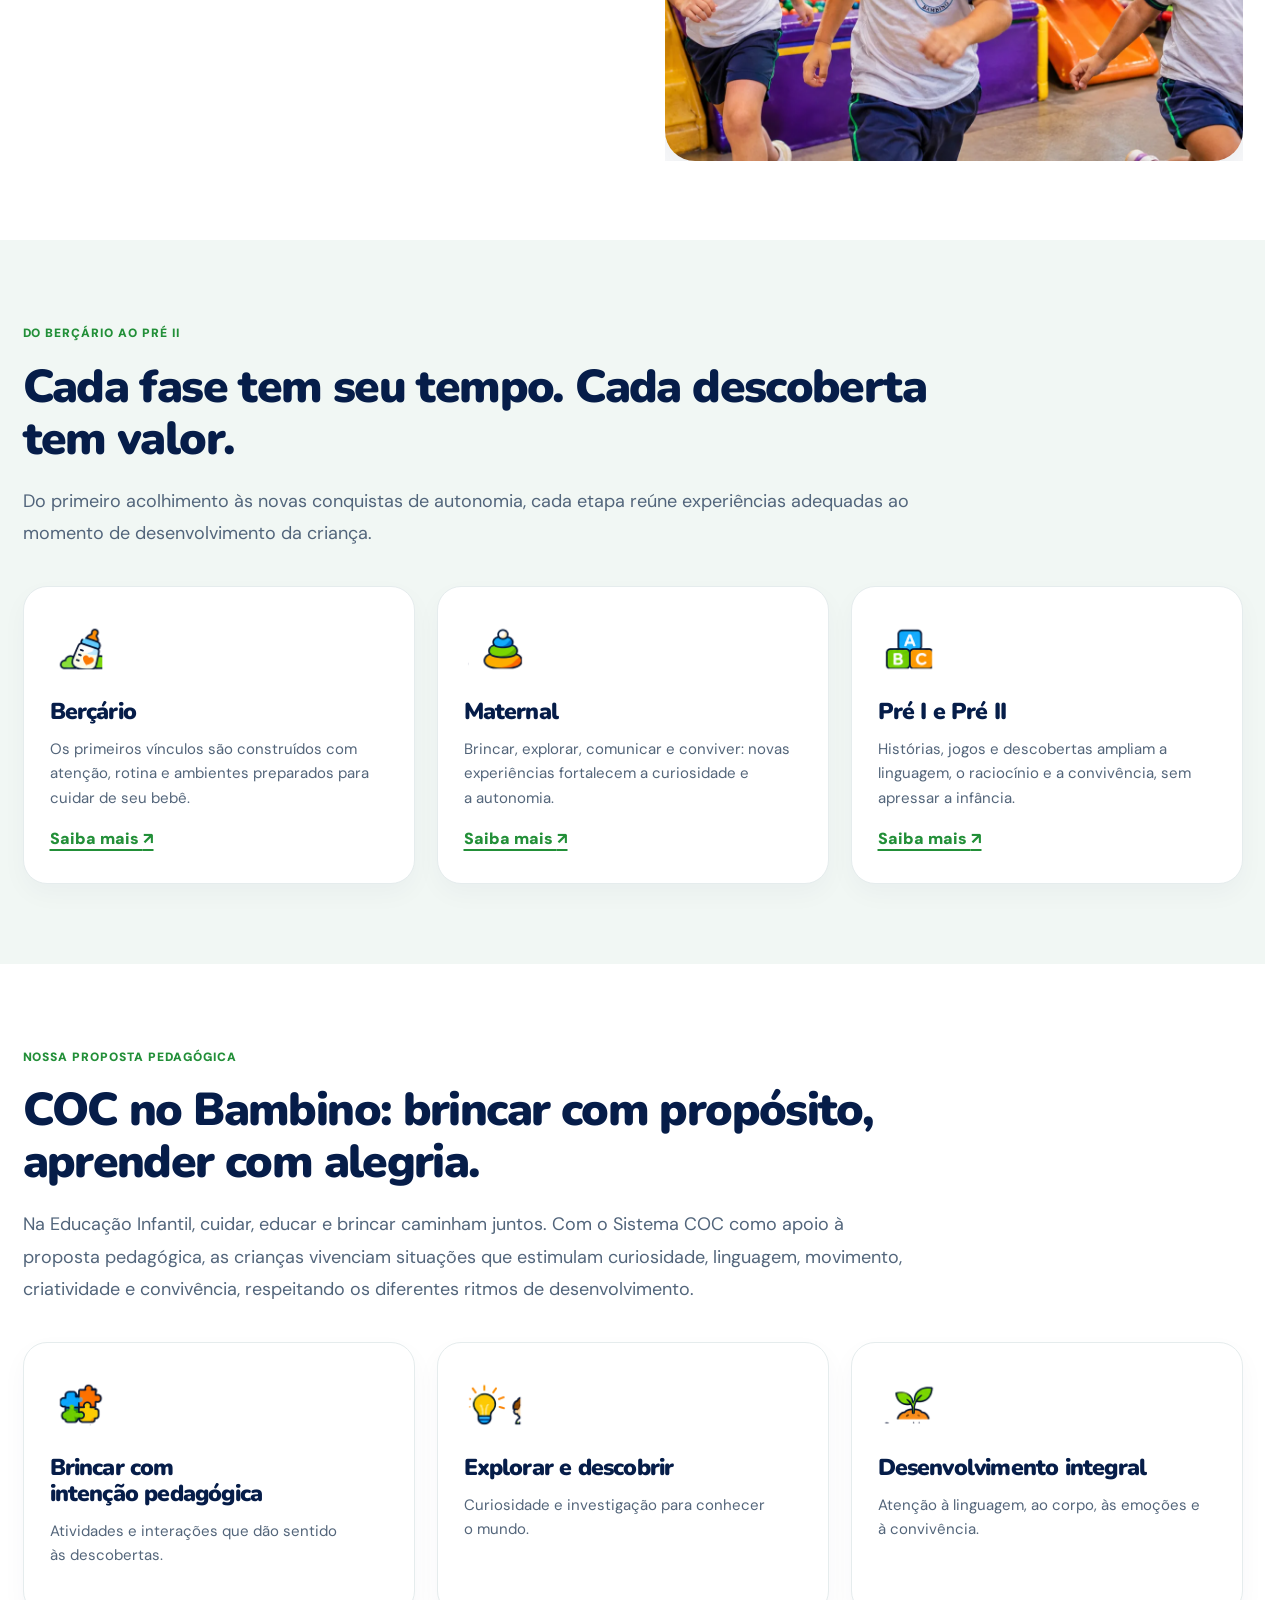
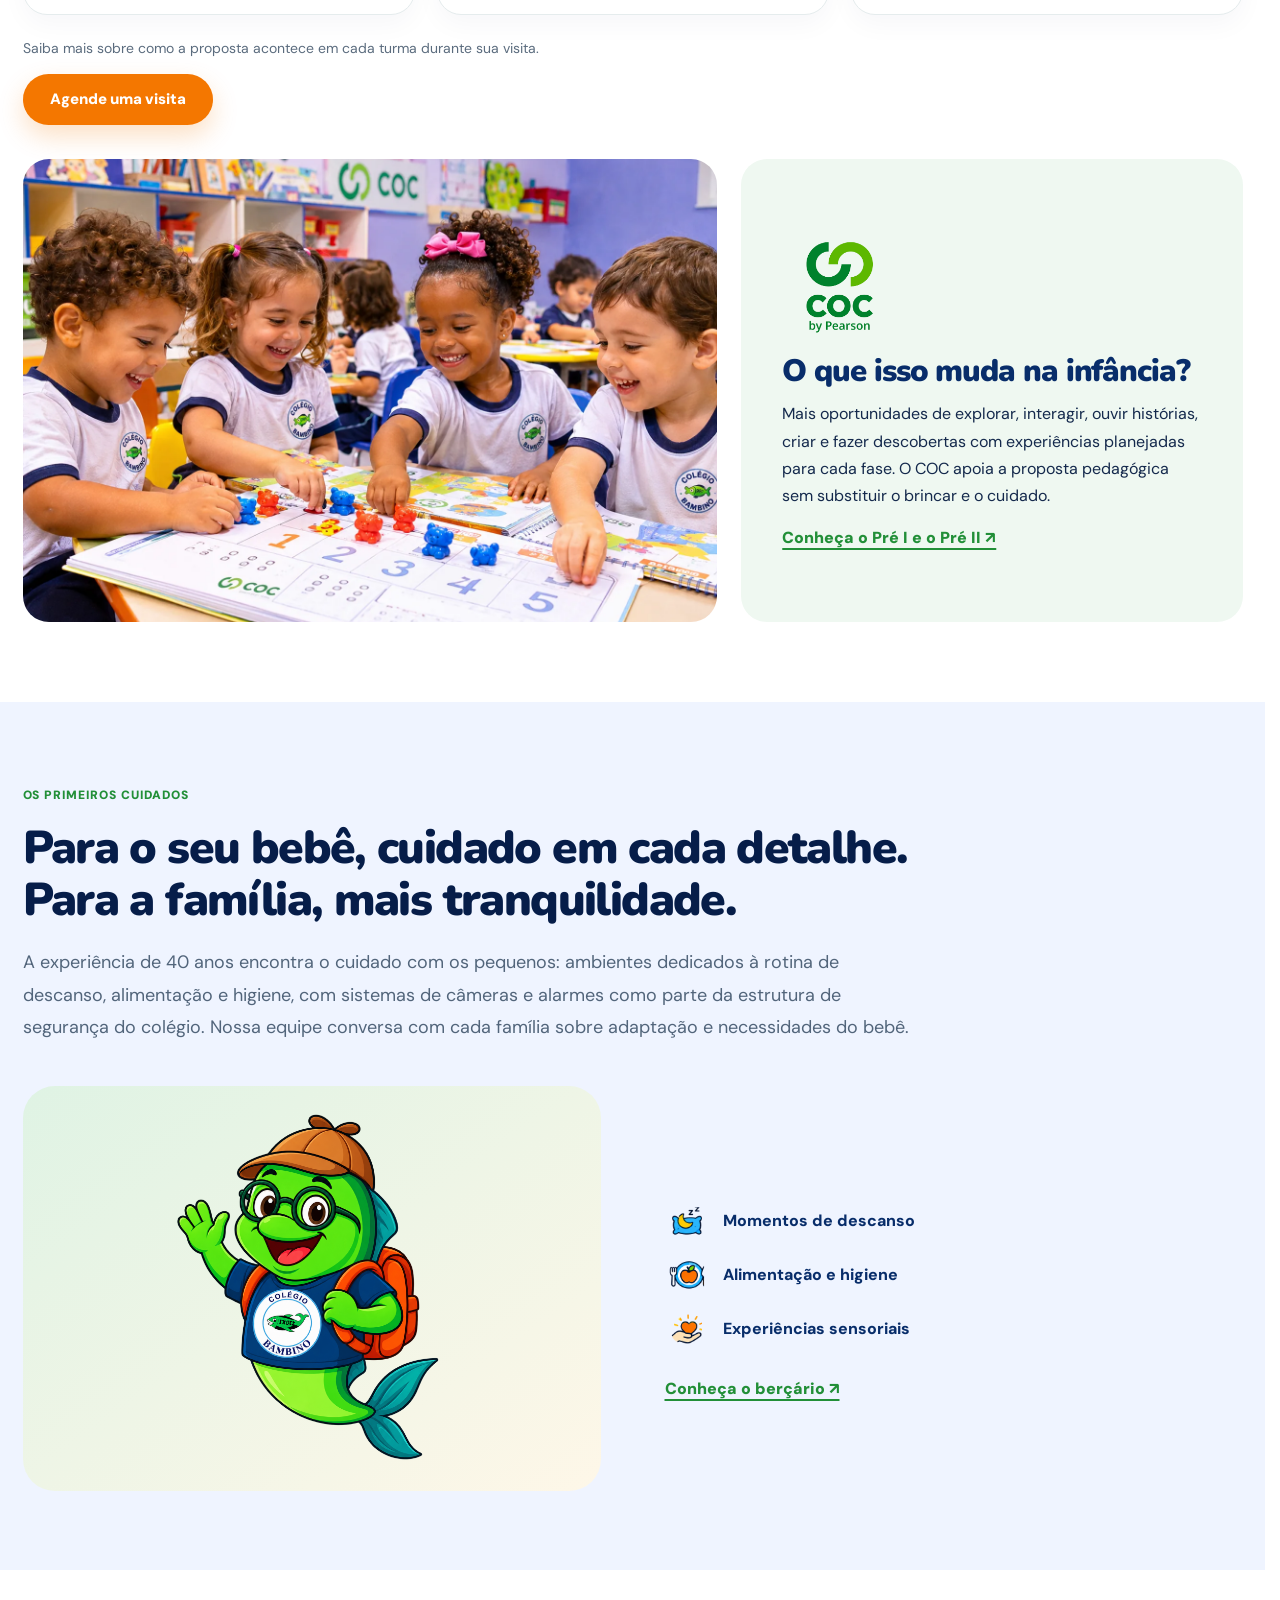
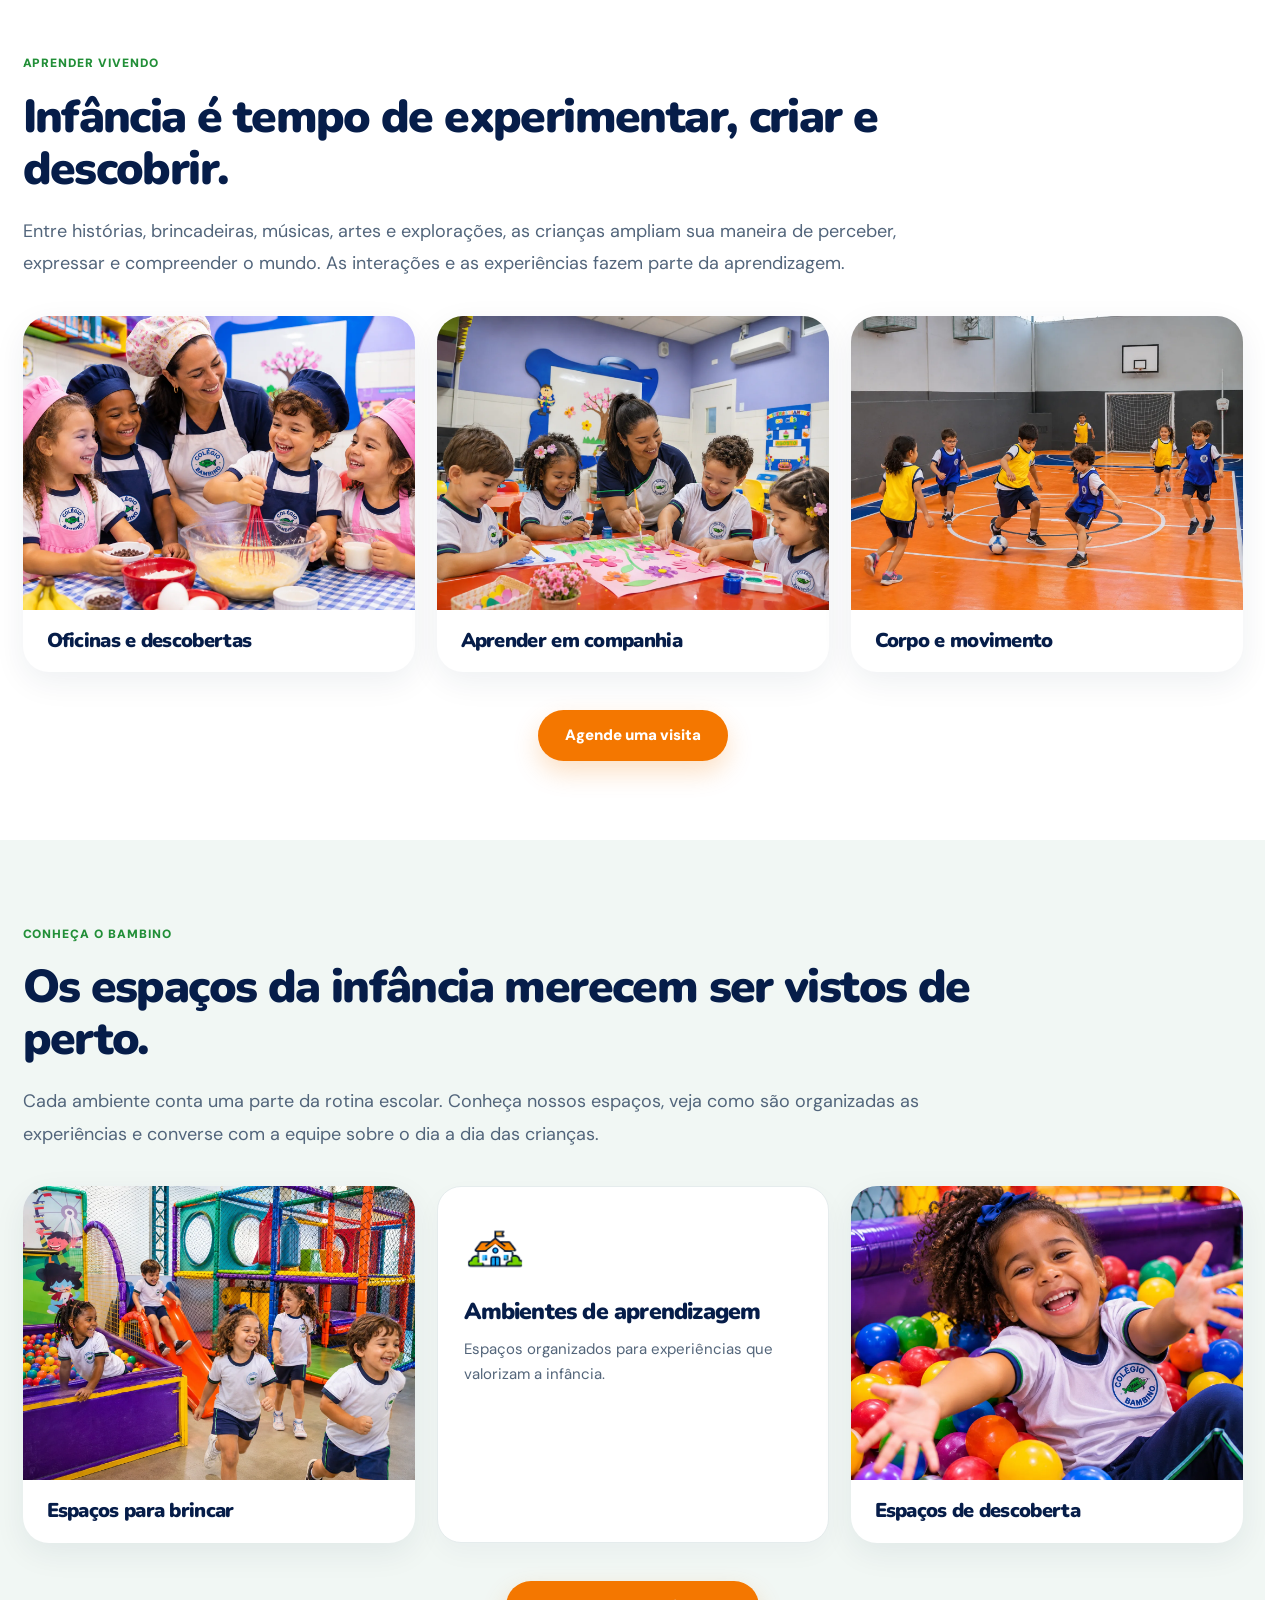
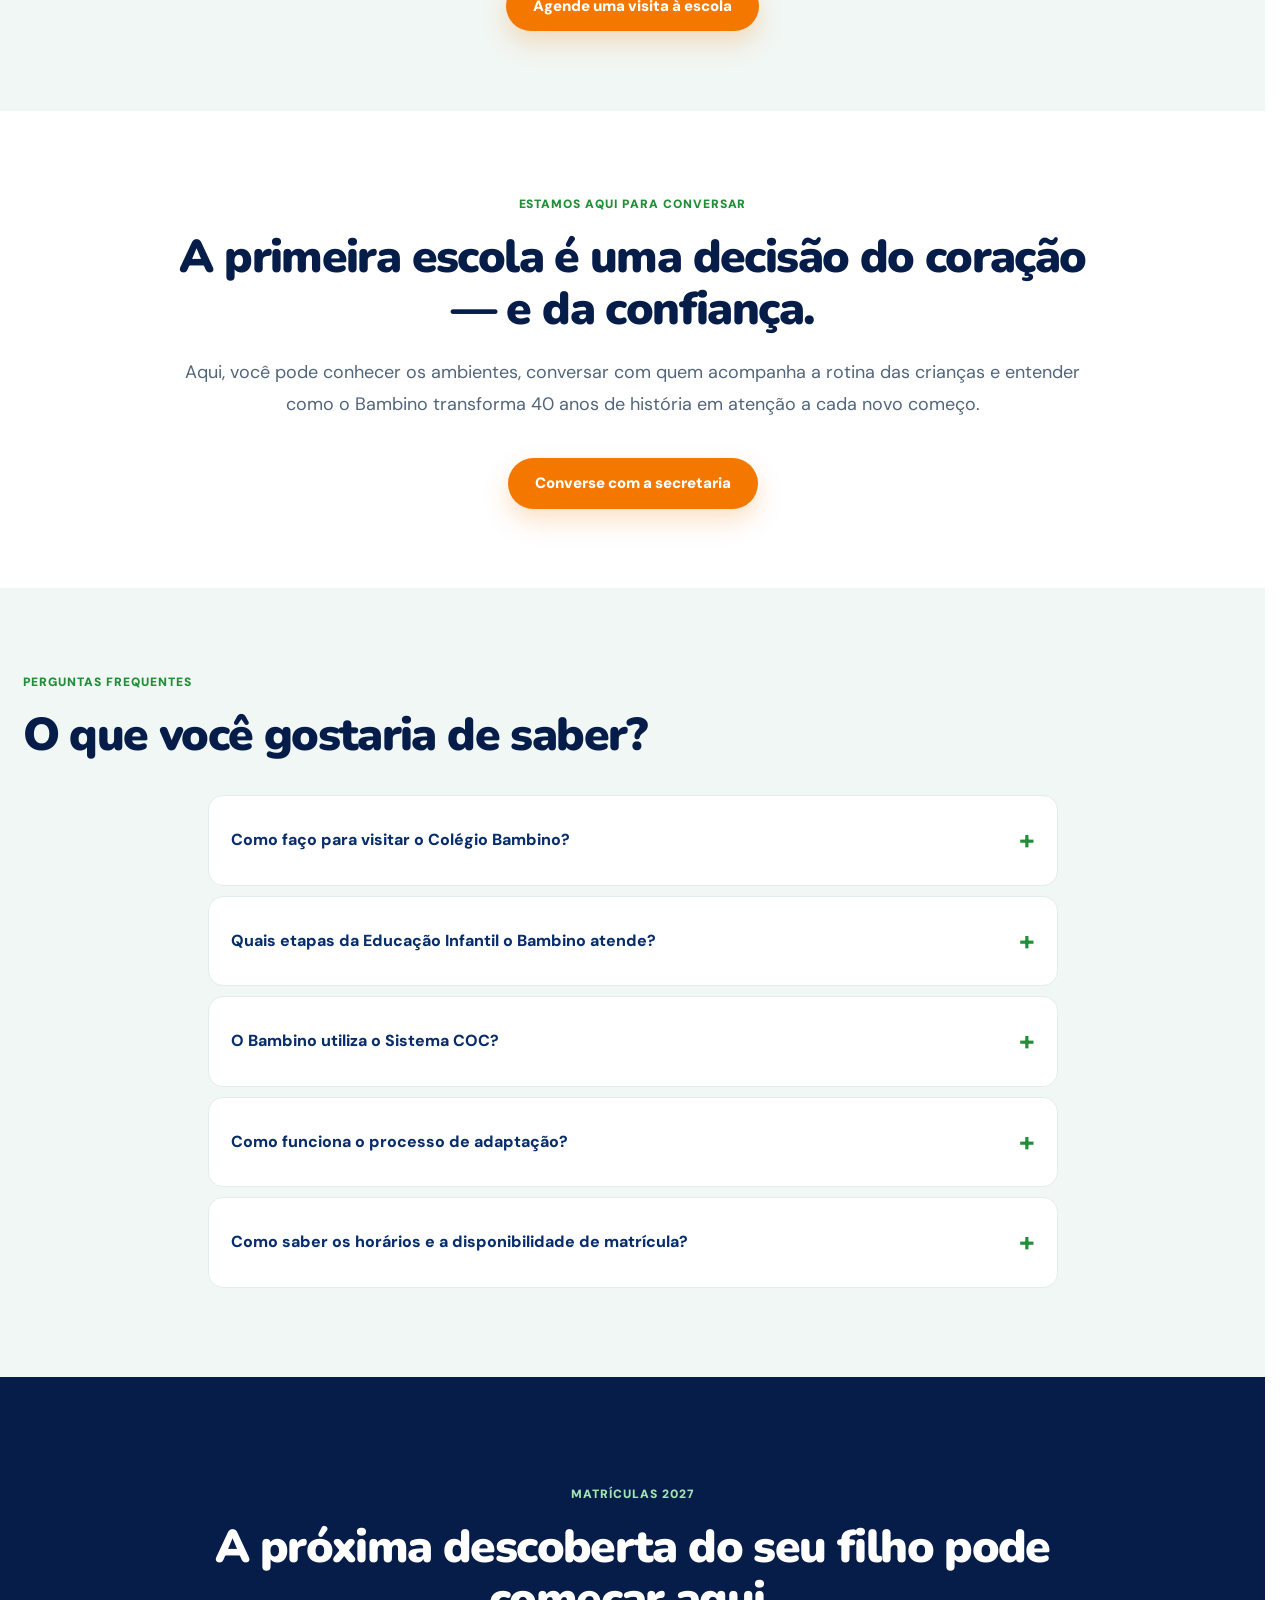
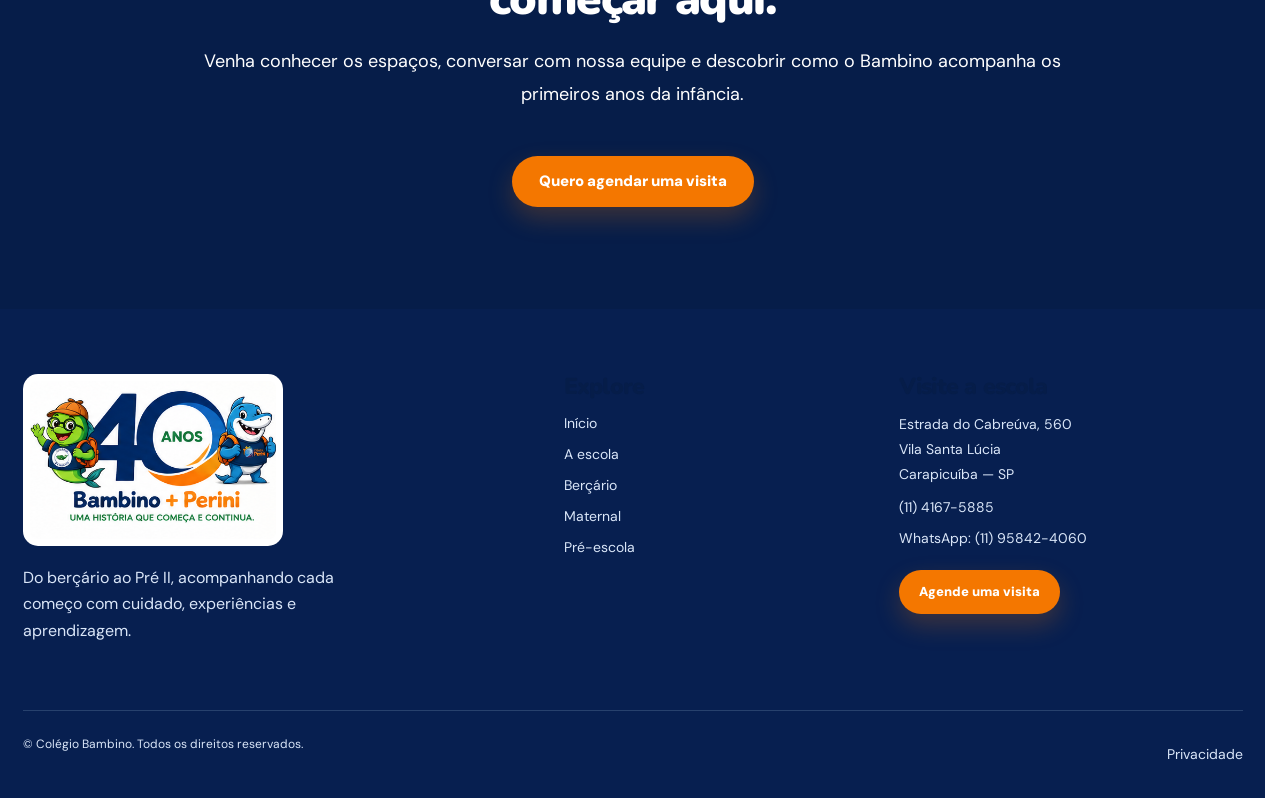
==== commit ce54f213: "Add files via upload" ====
--- a/index.html
+++ b/index.html
@@ -1,3 +1,3 @@
 <!DOCTYPE html>
 
-<html lang="pt-BR"><head><meta charset="utf-8"/><meta content="width=device-width,initial-scale=1" name="viewport"/><meta content="#072B67" name="theme-color"/><title>Colégio Bambino | Escola Particular em Carapicuíba — Educação Infantil</title><meta content="Colégio Bambino: escola particular em Carapicuíba, do berçário ao Pré II, com Sistema COC e 40 anos de história Bambino + Perini. Agende uma visita." name="description"/><link href="https://www.colegiobambino.com.br/" rel="canonical"/><meta content="website" property="og:type"/><meta content="Colégio Bambino | Escola Particular em Carapicuíba — Educação Infantil" property="og:title"/><meta content="Colégio Bambino: escola particular em Carapicuíba, do berçário ao Pré II, com Sistema COC e 40 anos de história Bambino + Perini. Agende uma visita." property="og:description"/><meta content="https://www.colegiobambino.com.br/" property="og:url"/><meta content="https://www.colegiobambino.com.br/assets/marcas/assinatura-40-anos.png" property="og:image"/><link href="assets/marcas/logo-bambino.png" rel="icon" type="image/png"/><link href="https://fonts.googleapis.com" rel="preconnect"/><link crossorigin="" href="https://fonts.gstatic.com" rel="preconnect"/><link href="https://fonts.googleapis.com/css2?family=DM+Sans:wght@400;500;600;700;800&amp;family=Nunito:wght@500;600;700;800;900&amp;display=swap" rel="stylesheet"/><link href="css/tokens.css" rel="stylesheet"/><link href="css/site.css" rel="stylesheet"/><link href="css/refinements.css" rel="stylesheet"/><script type="application/ld+json">{"@context": "https://schema.org", "@type": "School", "name": "Colégio Bambino", "url": "https://www.colegiobambino.com.br/", "telephone": "+55 11 95842-4060", "address": {"@type": "PostalAddress", "streetAddress": "Estrada do Cabreúva, 560", "addressLocality": "Carapicuíba", "addressRegion": "SP", "addressCountry": "BR"}, "description": "Educação Infantil particular do berçário ao Pré II, com Sistema COC, em Carapicuíba, São Paulo."}</script><script defer="" src="js/site.js"></script><meta content="pt_BR" property="og:locale"/><meta content="index,follow,max-image-preview:large" name="robots"/><meta content="Colégio Bambino" property="og:site_name"/><meta content="summary_large_image" name="twitter:card"/><link as="image" href="assets/fotos/acolhimento-bercario-800.webp" imagesizes="(max-width: 940px) 100vw, 52vw" imagesrcset="assets/fotos/acolhimento-bercario-480.webp 480w, assets/fotos/acolhimento-bercario-800.webp 800w, assets/fotos/acolhimento-bercario.webp 1672w" rel="preload"/></head><body><a class="skip" href="#principal">Pular para o conteúdo</a><header class="site-header"><div class="container header-wrap"><a aria-label="Colégio Bambino — início" class="brand" href="index.html"><img alt="Colégio Bambino" decoding="async" height="70" src="assets/marcas/logo-bambino.png" width="70"/><span>Colégio<br/><strong>Bambino</strong></span></a><span aria-label="40 anos de história Bambino e Perini" class="header-anniversary">40 ANOS DE HISTÓRIA</span><nav aria-label="Navegação principal" class="main-nav" id="menu-site"><a aria-current="page" href="index.html">Início</a><a href="a-escola/index.html">A escola</a><a href="bercario/index.html">Berçário</a><a href="maternal/index.html">Maternal</a><a href="pre-escola/index.html">Pré-escola</a><a href="index.html#metodologia-coc">Metodologia COC</a><a href="contato/index.html">Contato</a></nav><div class="header-actions"><a aria-label="Agende uma visita pelo WhatsApp" class="header-cta" data-conversion="whatsapp" href="https://wa.me/5511958424060?text=Ol%C3%A1%21%20Conheci%20o%20site%20do%20Col%C3%A9gio%20Bambino%20e%20gostaria%20de%20agendar%20uma%20visita%20para%20as%20matr%C3%ADculas%20de%202027." rel="noopener noreferrer" target="_blank">Agende uma visita</a><button aria-controls="menu-site" aria-expanded="false" aria-label="Abrir menu" class="menu-toggle" type="button"><span></span><span></span><span></span></button></div></div></header><main id="principal"><section class="hero home-hero"><div class="container hero-grid"><div class="hero-copy"><span class="eyebrow">MATRÍCULAS 2027 · DO BERÇÁRIO AO PRÉ II</span><h1>No Bambino, <em>cada começo</em> é acompanhado de perto.</h1><p>Dos primeiros meses às descobertas da pré-escola, seu filho cresce com acolhimento, cuidado e experiências de aprendizagem que respeitam cada fase da infância, com o apoio da proposta pedagógica do Sistema COC.</p><p class="hero-support">Venha conhecer os ambientes e conversar com nossa equipe.</p><div class="hero-actions"><a aria-label="Agende uma visita pelo WhatsApp" class="btn btn-primary" data-conversion="whatsapp" href="https://wa.me/5511958424060?text=Ol%C3%A1%21%20Conheci%20o%20site%20do%20Col%C3%A9gio%20Bambino%20e%20gostaria%20de%20agendar%20uma%20visita%20para%20as%20matr%C3%ADculas%20de%202027." rel="noopener noreferrer" target="_blank">Agende uma visita</a><a class="text-link" href="index.html#etapas">Conheça nossas etapas ↓</a></div></div><div class="hero-image"><img alt="Educadora do Bambino acompanha crianças pequenas em atividade com brinquedos" class="" decoding="async" fetchpriority="high" height="941" loading="eager" sizes="(max-width: 940px) 100vw, 52vw" src="assets/fotos/acolhimento-bercario.webp" srcset="assets/fotos/acolhimento-bercario-480.webp 480w, assets/fotos/acolhimento-bercario-800.webp 800w, assets/fotos/acolhimento-bercario.webp 1672w" width="1672"/><div class="photo-label">Uma infância acompanhada de perto</div></div></div><div class="container hero-anniversary"><img alt="40 anos Bambino + Perini — Uma história que começa e continua" class="brand-anniversary" decoding="async" height="295" src="assets/marcas/assinatura-40-anos.png" width="460"/><span>Uma história de educação que começa na infância.</span></div></section><section class="section section-white" id="quem-somos"><div class="container"><span class="eyebrow">BAMBINO + PERINI</span><h2>Uma história de educação que começa na infância.</h2><p class="lead">O Bambino nasceu em 1987 como uma escola de Educação Infantil. Sua trajetória cresceu e se conecta à história do Colégio Perini, preservando o compromisso com os primeiros vínculos, o respeito às crianças e a aprendizagem com propósito.</p><div class="split"><div class="split-text"><p>Quatro décadas de história celebram a continuidade de uma proposta que valoriza cada etapa do desenvolvimento infantil.</p><a class="text-link" href="a-escola/index.html">Conheça nossa história ↗</a></div><div class="photo-frame"><img alt="Crianças se divertem em espaço de brincadeiras da escola" class="" decoding="async" height="941" loading="lazy" sizes="(max-width: 640px) 100vw, (max-width: 940px) 90vw, 50vw" src="assets/fotos/criancas-brincando.webp" srcset="assets/fotos/criancas-brincando-480.webp 480w, assets/fotos/criancas-brincando-800.webp 800w, assets/fotos/criancas-brincando.webp 1672w" width="1672"/></div></div></div></section><section class="section section-mist" id="etapas"><div class="container"><span class="eyebrow">DO BERÇÁRIO AO PRÉ II</span><h2>Cada fase tem seu tempo. Cada descoberta tem valor.</h2><p class="lead">Do primeiro acolhimento às novas conquistas de autonomia, cada etapa reúne experiências adequadas ao momento de desenvolvimento da criança.</p><div class="feature-grid three"><article class="feature-card"><img alt="" class="ui-icon" decoding="async" height="256" loading="lazy" src="assets/icones/01_bercario.png" width="256"/><h3>Berçário</h3><p>Os primeiros vínculos são construídos com atenção, rotina e ambientes preparados para cuidar de seu bebê.</p><a class="card-link" href="bercario/index.html">Saiba mais <span aria-hidden="true">↗</span></a></article><article class="feature-card"><img alt="" class="ui-icon" decoding="async" height="256" loading="lazy" src="assets/icones/02_maternal.png" width="256"/><h3>Maternal</h3><p>Brincar, explorar, comunicar e conviver: novas experiências fortalecem a curiosidade e a autonomia.</p><a class="card-link" href="maternal/index.html">Saiba mais <span aria-hidden="true">↗</span></a></article><article class="feature-card"><img alt="" class="ui-icon" decoding="async" height="256" loading="lazy" src="assets/icones/03_pre_i.png" width="256"/><h3>Pré I e Pré II</h3><p>Histórias, jogos e descobertas ampliam a linguagem, o raciocínio e a convivência, sem apressar a infância.</p><a class="card-link" href="pre-escola/index.html">Saiba mais <span aria-hidden="true">↗</span></a></article></div></div></section><section class="section section-white" id="metodologia-coc"><div class="container"><span class="eyebrow">NOSSA PROPOSTA PEDAGÓGICA</span><h2>Metodologia COC: aprender também é explorar o mundo.</h2><p class="lead">Na Educação Infantil, cuidar, educar e brincar caminham juntos. Com o Sistema COC como apoio à proposta pedagógica, as crianças vivenciam situações que estimulam curiosidade, linguagem, movimento, criatividade e convivência, respeitando os diferentes ritmos de desenvolvimento.</p><div class="feature-grid three"><article class="feature-card"><img alt="" class="ui-icon" decoding="async" height="256" loading="lazy" src="assets/icones/12_aprender_brincando.png" width="256"/><h3>Brincar com intenção pedagógica</h3><p>Atividades e interações que dão sentido às descobertas.</p></article><article class="feature-card"><img alt="" class="ui-icon" decoding="async" height="256" loading="lazy" src="assets/icones/17_curiosidade_e_descoberta.png" width="256"/><h3>Explorar e descobrir</h3><p>Curiosidade e investigação para conhecer o mundo.</p></article><article class="feature-card"><img alt="" class="ui-icon" decoding="async" height="256" loading="lazy" src="assets/icones/08_desenvolvimento_integral.png" width="256"/><h3>Desenvolvimento integral</h3><p>Atenção à linguagem, ao corpo, às emoções e à convivência.</p></article></div><p class="section-footnote">Saiba mais sobre como a proposta acontece em cada turma durante sua visita.</p><a aria-label="Agende uma visita pelo WhatsApp" class="btn btn-primary" data-conversion="whatsapp" href="https://wa.me/5511958424060?text=Ol%C3%A1%21%20Conheci%20o%20site%20do%20Col%C3%A9gio%20Bambino%20e%20gostaria%20de%20agendar%20uma%20visita%20para%20as%20matr%C3%ADculas%20de%202027." rel="noopener noreferrer" target="_blank">Agende uma visita</a></div></section><section class="section section-blue" id="destaque-bercario"><div class="container"><span class="eyebrow">OS PRIMEIROS CUIDADOS</span><h2>Para o seu bebê, cuidado em cada detalhe. Para a família, mais tranquilidade.</h2><p class="lead">O berçário do Bambino foi pensado para os primeiros meses: descanso, alimentação, higiene e estímulos adequados à idade fazem parte de um ambiente de acolhimento. Sons, cores, movimentos e música criam oportunidades para descobrir o mundo com os sentidos.</p><div class="split flip"><div class="split-text"><div class="mini-benefits"><img alt="" class="ui-icon" decoding="async" height="256" loading="lazy" src="assets/icones/14_descanso_e_bem_estar.png" width="256"/><span>Momentos de descanso</span><img alt="" class="ui-icon" decoding="async" height="256" loading="lazy" src="assets/icones/13_alimentacao.png" width="256"/><span>Alimentação e higiene</span><img alt="" class="ui-icon" decoding="async" height="256" loading="lazy" src="assets/icones/07_acolhimento.png" width="256"/><span>Experiências sensoriais</span></div><a class="text-link" href="bercario/index.html">Conheça o berçário ↗</a></div><div class="mascot-panel"><img alt="Mascote oficial do Bambino" decoding="async" height="1402" src="assets/marcas/mascote-bambino.png" width="1122"/></div></div></div></section><section class="section section-white" id="experiencias"><div class="container"><span class="eyebrow">APRENDER VIVENDO</span><h2>Infância é tempo de experimentar, criar e descobrir.</h2><p class="lead">Entre histórias, brincadeiras, músicas, artes e explorações, as crianças ampliam sua maneira de perceber, expressar e compreender o mundo. As interações e as experiências fazem parte da aprendizagem.</p><div class="photo-grid"><article class="photo-card"><div class="photo-card-media"><img alt="Crianças com educadora participam de atividade culinária" class="" decoding="async" height="1086" loading="lazy" sizes="(max-width: 640px) 100vw, (max-width: 940px) 90vw, 50vw" src="assets/fotos/oficina-culinaria.webp" srcset="assets/fotos/oficina-culinaria-480.webp 480w, assets/fotos/oficina-culinaria-800.webp 800w, assets/fotos/oficina-culinaria.webp 1448w" width="1448"/></div><div class="photo-card-foot"><h3>Oficinas e descobertas</h3></div></article><article class="photo-card"><div class="photo-card-media"><img alt="Educadora acompanha crianças em atividade coletiva" class="" decoding="async" height="1086" loading="lazy" sizes="(max-width: 640px) 100vw, (max-width: 940px) 90vw, 50vw" src="assets/fotos/aprendizagem-acompanhada.webp" srcset="assets/fotos/aprendizagem-acompanhada-480.webp 480w, assets/fotos/aprendizagem-acompanhada-800.webp 800w, assets/fotos/aprendizagem-acompanhada.webp 1448w" width="1448"/></div><div class="photo-card-foot"><h3>Aprender em companhia</h3></div></article><article class="photo-card"><div class="photo-card-media"><img alt="Crianças participam de jogo de bola na quadra" class="" decoding="async" height="1086" loading="lazy" sizes="(max-width: 640px) 100vw, (max-width: 940px) 90vw, 50vw" src="assets/fotos/esporte-quadra.webp" srcset="assets/fotos/esporte-quadra-480.webp 480w, assets/fotos/esporte-quadra-800.webp 800w, assets/fotos/esporte-quadra.webp 1448w" width="1448"/></div><div class="photo-card-foot"><h3>Corpo e movimento</h3></div></article></div><div class="center-cta"><a aria-label="Agende uma visita pelo WhatsApp" class="btn btn-primary" data-conversion="whatsapp" href="https://wa.me/5511958424060?text=Ol%C3%A1%21%20Conheci%20o%20site%20do%20Col%C3%A9gio%20Bambino%20e%20gostaria%20de%20agendar%20uma%20visita%20para%20as%20matr%C3%ADculas%20de%202027." rel="noopener noreferrer" target="_blank">Agende uma visita</a></div></div></section><section class="section section-mist" id="estrutura"><div class="container"><span class="eyebrow">CONHEÇA O BAMBINO</span><h2>Os espaços da infância merecem ser vistos de perto.</h2><p class="lead">Cada ambiente conta uma parte da rotina escolar. Conheça nossos espaços, veja como são organizadas as experiências e converse com a equipe sobre o dia a dia das crianças.</p><div class="photo-grid"><article class="photo-card"><div class="photo-card-media"><img alt="Crianças brincam em espaço colorido de recreação" class="" decoding="async" height="1086" loading="lazy" sizes="(max-width: 640px) 100vw, (max-width: 940px) 90vw, 50vw" src="assets/fotos/brincadeiras-parque.webp" srcset="assets/fotos/brincadeiras-parque-480.webp 480w, assets/fotos/brincadeiras-parque-800.webp 800w, assets/fotos/brincadeiras-parque.webp 1448w" width="1448"/></div><div class="photo-card-foot"><h3>Espaços para brincar</h3></div></article><article class="feature-card"><img alt="" class="ui-icon" decoding="async" height="256" loading="lazy" src="assets/icones/22_nossa_estrutura.png" width="256"/><h3>Ambientes de aprendizagem</h3><p>Espaços organizados para experiências que valorizam a infância.</p></article><article class="photo-card"><div class="photo-card-media"><img alt="Criança se diverte em piscina de bolinhas" class="" decoding="async" height="1086" loading="lazy" sizes="(max-width: 640px) 100vw, (max-width: 940px) 90vw, 50vw" src="assets/fotos/piscina-de-bolinhas.webp" srcset="assets/fotos/piscina-de-bolinhas-480.webp 480w, assets/fotos/piscina-de-bolinhas-800.webp 800w, assets/fotos/piscina-de-bolinhas.webp 1448w" width="1448"/></div><div class="photo-card-foot"><h3>Espaços de descoberta</h3></div></article></div><div class="center-cta"><a aria-label="Agende uma visita à escola pelo WhatsApp" class="btn btn-primary" data-conversion="whatsapp" href="https://wa.me/5511958424060?text=Ol%C3%A1%21%20Conheci%20o%20site%20do%20Col%C3%A9gio%20Bambino%20e%20gostaria%20de%20agendar%20uma%20visita%20para%20as%20matr%C3%ADculas%20de%202027." rel="noopener noreferrer" target="_blank">Agende uma visita à escola</a></div></div></section><section class="section section-white compact" id="familias"><div class="container"><span class="eyebrow">ESTAMOS AQUI PARA CONVERSAR</span><h2>A confiança começa com uma boa conversa.</h2><p class="lead">Escolher a primeira escola é uma decisão importante. Estamos aqui para ouvir suas dúvidas, apresentar a rotina, explicar nossa proposta pedagógica e ajudar sua família a conhecer o Bambino.</p><div class="center-cta"><a aria-label="Converse com a secretaria pelo WhatsApp" class="btn btn-primary" data-conversion="whatsapp" href="https://wa.me/5511958424060?text=Ol%C3%A1%21%20Conheci%20o%20site%20do%20Col%C3%A9gio%20Bambino%20e%20gostaria%20de%20agendar%20uma%20visita%20para%20as%20matr%C3%ADculas%20de%202027." rel="noopener noreferrer" target="_blank">Converse com a secretaria</a></div></div></section><section class="section section-mist" id="perguntas"><div class="container"><span class="eyebrow">PERGUNTAS FREQUENTES</span><h2>O que você gostaria de saber?</h2><div class="faq-list"><details class="faq-item"><summary>Como faço para visitar o Colégio Bambino?<span aria-hidden="true">+</span></summary><p>Clique em “Agende uma visita” para falar com nossa secretaria pelo WhatsApp. Nossa equipe orientará sobre o agendamento.</p></details><details class="faq-item"><summary>Quais etapas da Educação Infantil o Bambino atende?<span aria-hidden="true">+</span></summary><p>O Bambino atende do berçário ao Pré II. Nossa equipe orienta sobre a turma correspondente à idade da criança.</p></details><details class="faq-item"><summary>O Bambino utiliza o Sistema COC?<span aria-hidden="true">+</span></summary><p>A proposta pedagógica do Bambino é apoiada pelo Sistema COC. Durante a visita, explicamos como o trabalho acontece em cada etapa.</p></details><details class="faq-item"><summary>Como funciona o processo de adaptação?<span aria-hidden="true">+</span></summary><p>Nossa equipe apresenta como esse processo é organizado e conversa com a família sobre as particularidades da criança.</p></details><details class="faq-item"><summary>Como saber os horários e a disponibilidade de matrícula?<span aria-hidden="true">+</span></summary><p>A secretaria orienta sobre horários, períodos e condições de matrícula conforme a etapa de interesse.</p></details></div></div></section><section class="section section-cta" id="agende-visita"><div class="container"><span class="eyebrow">MATRÍCULAS 2027</span><h2>A próxima descoberta do seu filho pode começar aqui.</h2><p class="lead">Venha conhecer os espaços, conversar com nossa equipe e descobrir como o Bambino acompanha os primeiros anos da infância.</p><div class="cta-bottom"><a aria-label="Quero agendar uma visita pelo WhatsApp" class="btn btn-primary" data-conversion="whatsapp" href="https://wa.me/5511958424060?text=Ol%C3%A1%21%20Conheci%20o%20site%20do%20Col%C3%A9gio%20Bambino%20e%20gostaria%20de%20agendar%20uma%20visita%20para%20as%20matr%C3%ADculas%20de%202027." rel="noopener noreferrer" target="_blank">Quero agendar uma visita</a></div></div></section></main><footer class="site-footer"><div class="container footer-grid"><div class="footer-intro"><img alt="40 anos Bambino + Perini — Uma história que começa e continua" class="brand-anniversary" decoding="async" height="295" src="assets/marcas/assinatura-40-anos.png" width="460"/><p>Do berçário ao Pré II, acompanhando cada começo com cuidado, experiências e aprendizagem.</p></div><div><h3>Explore</h3><a href="index.html">Início</a><a href="a-escola/index.html">A escola</a><a href="bercario/index.html">Berçário</a><a href="maternal/index.html">Maternal</a><a href="pre-escola/index.html">Pré-escola</a></div><div><h3>Visite a escola</h3><address>Estrada do Cabreúva, 560<br/>Vila Santa Lúcia<br/>Carapicuíba — SP</address><a href="tel:+551141675885">(11) 4167-5885</a><a href="https://wa.me/5511958424060?text=Ol%C3%A1%21%20Conheci%20o%20site%20do%20Col%C3%A9gio%20Bambino%20e%20gostaria%20de%20agendar%20uma%20visita%20para%20as%20matr%C3%ADculas%20de%202027." rel="noopener noreferrer" target="_blank">WhatsApp: (11) 95842-4060</a><a aria-label="Agende uma visita pelo WhatsApp" class="btn btn-primary" data-conversion="whatsapp" href="https://wa.me/5511958424060?text=Ol%C3%A1%21%20Conheci%20o%20site%20do%20Col%C3%A9gio%20Bambino%20e%20gostaria%20de%20agendar%20uma%20visita%20para%20as%20matr%C3%ADculas%20de%202027." rel="noopener noreferrer" target="_blank">Agende uma visita</a></div></div><div class="container footer-base"><span>© Colégio Bambino. Todos os direitos reservados.</span><a href="privacidade/index.html">Privacidade</a></div></footer><a aria-label="Conversar com a secretaria pelo WhatsApp" class="floating-whatsapp" data-conversion="whatsapp" href="https://wa.me/5511958424060?text=Ol%C3%A1%21%20Conheci%20o%20site%20do%20Col%C3%A9gio%20Bambino%20e%20gostaria%20de%20agendar%20uma%20visita%20para%20as%20matr%C3%ADculas%20de%202027." rel="noopener noreferrer" target="_blank">WhatsApp</a></body></html>+<html lang="pt-BR"><head><meta charset="utf-8"/><meta content="width=device-width,initial-scale=1" name="viewport"/><meta content="#072B67" name="theme-color"/><title>Colégio Bambino | Escola Particular em Carapicuíba — Educação Infantil</title><meta content="Colégio Bambino: escola particular em Carapicuíba, do berçário ao Pré II, com Sistema COC e 40 anos de história Bambino + Perini. Agende uma visita." name="description"/><link href="https://www.colegiobambino.com.br/" rel="canonical"/><meta content="website" property="og:type"/><meta content="Colégio Bambino | Escola Particular em Carapicuíba — Educação Infantil" property="og:title"/><meta content="Colégio Bambino: escola particular em Carapicuíba, do berçário ao Pré II, com Sistema COC e 40 anos de história Bambino + Perini. Agende uma visita." property="og:description"/><meta content="https://www.colegiobambino.com.br/" property="og:url"/><meta content="https://www.colegiobambino.com.br/assets/marcas/assinatura-40-anos.png" property="og:image"/><link href="assets/marcas/logo-bambino.png" rel="icon" type="image/png"/><link href="https://fonts.googleapis.com" rel="preconnect"/><link crossorigin="" href="https://fonts.gstatic.com" rel="preconnect"/><link href="https://fonts.googleapis.com/css2?family=DM+Sans:wght@400;500;600;700;800&amp;family=Nunito:wght@500;600;700;800;900&amp;display=swap" rel="stylesheet"/><link href="css/tokens.css" rel="stylesheet"/><link href="css/site.css" rel="stylesheet"/><link href="css/refinements.css" rel="stylesheet"/><script type="application/ld+json">{"@context": "https://schema.org", "@type": "School", "name": "Colégio Bambino", "url": "https://www.colegiobambino.com.br/", "telephone": "+55 11 95842-4060", "address": {"@type": "PostalAddress", "streetAddress": "Estrada do Cabreúva, 560", "addressLocality": "Carapicuíba", "addressRegion": "SP", "addressCountry": "BR"}, "description": "Educação Infantil particular do berçário ao Pré II, com Sistema COC, em Carapicuíba, São Paulo."}</script><script defer="" src="js/site.js"></script><meta content="pt_BR" property="og:locale"/><meta content="index,follow,max-image-preview:large" name="robots"/><meta content="Colégio Bambino" property="og:site_name"/><meta content="summary_large_image" name="twitter:card"/><link as="image" href="assets/fotos/acolhimento-bercario.webp" rel="preload"/></head><body><a class="skip" href="#principal">Pular para o conteúdo</a><header class="site-header"><div class="container header-wrap"><a aria-label="Colégio Bambino — início" class="brand" href="index.html"><img alt="Colégio Bambino" decoding="async" height="70" src="assets/marcas/logo-bambino.png" width="70"/><span>Colégio<br/><strong>Bambino</strong></span></a><span aria-label="40 anos de história Bambino e Perini" class="header-anniversary">40 ANOS DE HISTÓRIA</span><nav aria-label="Navegação principal" class="main-nav" id="menu-site"><a aria-current="page" href="index.html">Início</a><a href="a-escola/index.html">A escola</a><a href="bercario/index.html">Berçário</a><a href="maternal/index.html">Maternal</a><a href="pre-escola/index.html">Pré-escola</a><a href="index.html#metodologia-coc">Metodologia COC</a><a href="contato/index.html">Contato</a></nav><div class="header-actions"><a aria-label="Agende uma visita pelo WhatsApp" class="header-cta" data-conversion="whatsapp" href="https://wa.me/5511958424060?text=Ol%C3%A1%21%20Conheci%20o%20site%20do%20Col%C3%A9gio%20Bambino%20e%20gostaria%20de%20agendar%20uma%20visita%20para%20as%20matr%C3%ADculas%20de%202027." rel="noopener noreferrer" target="_blank">Agende uma visita</a><button aria-controls="menu-site" aria-expanded="false" aria-label="Abrir menu" class="menu-toggle" type="button"><span></span><span></span><span></span></button></div></div></header><main id="principal"><section class="hero home-hero"><div class="container hero-grid"><div class="hero-copy"><span class="eyebrow">MATRÍCULAS 2027 · DO BERÇÁRIO AO PRÉ II</span><h1>Há <em>40 anos</em>, cada começo merece todo o nosso cuidado.</h1><p>Do berçário ao Pré II, a experiência do Bambino + Perini acolhe sua família com atenção à infância, espaços preparados e aprendizagem apoiada pelo Sistema COC.</p><p class="hero-support">Venha conhecer os ambientes e conversar com nossa equipe.</p><div class="hero-actions"><a aria-label="Agende uma visita pelo WhatsApp" class="btn btn-primary" data-conversion="whatsapp" href="https://wa.me/5511958424060?text=Ol%C3%A1%21%20Conheci%20o%20site%20do%20Col%C3%A9gio%20Bambino%20e%20gostaria%20de%20agendar%20uma%20visita%20para%20as%20matr%C3%ADculas%20de%202027." rel="noopener noreferrer" target="_blank">Agende uma visita</a><a class="text-link" href="index.html#etapas">Conheça nossas etapas ↓</a></div></div><div class="hero-image"><img alt="Educadora do Bambino acompanha crianças pequenas em atividade com brinquedos" class="" decoding="async" fetchpriority="high" height="941" loading="eager" sizes="(max-width: 940px) 100vw, 52vw" src="assets/fotos/acolhimento-bercario.webp" width="1672"/><div class="photo-label">Uma infância acompanhada de perto</div></div></div><div class="container hero-anniversary"><img alt="40 anos Bambino + Perini — Uma história que começa e continua" class="brand-anniversary" decoding="async" height="295" src="assets/marcas/assinatura-40-anos.png" width="460"/><span>Uma história de educação que começa na infância.</span></div></section><section class="section section-white" id="quem-somos"><div class="container"><span class="eyebrow">BAMBINO + PERINI</span><h2>40 anos de uma história que as famílias ajudam a construir.</h2><p class="lead">Nossa trajetória começou em 1987. Hoje, Bambino + Perini celebram quatro décadas de educação, vínculos e descobertas. Venha conhecer de perto a escola que acompanha cada fase da infância.</p><div class="split"><div class="split-text"><p>Quatro décadas de história celebram a continuidade de uma proposta que valoriza cada etapa do desenvolvimento infantil.</p><a class="text-link" href="a-escola/index.html">Conheça nossa história ↗</a></div><div class="photo-frame"><img alt="Crianças se divertem em espaço de brincadeiras da escola" class="" decoding="async" height="941" loading="lazy" sizes="(max-width: 640px) 100vw, (max-width: 940px) 90vw, 50vw" src="assets/fotos/criancas-brincando.webp" width="1672"/></div></div></div></section><section class="section section-mist" id="etapas"><div class="container"><span class="eyebrow">DO BERÇÁRIO AO PRÉ II</span><h2>Cada fase tem seu tempo. Cada descoberta tem valor.</h2><p class="lead">Do primeiro acolhimento às novas conquistas de autonomia, cada etapa reúne experiências adequadas ao momento de desenvolvimento da criança.</p><div class="feature-grid three"><article class="feature-card"><img alt="" class="ui-icon" decoding="async" height="256" loading="lazy" src="assets/icones/01_bercario.png" width="256"/><h3>Berçário</h3><p>Os primeiros vínculos são construídos com atenção, rotina e ambientes preparados para cuidar de seu bebê.</p><a class="card-link" href="bercario/index.html">Saiba mais <span aria-hidden="true">↗</span></a></article><article class="feature-card"><img alt="" class="ui-icon" decoding="async" height="256" loading="lazy" src="assets/icones/02_maternal.png" width="256"/><h3>Maternal</h3><p>Brincar, explorar, comunicar e conviver: novas experiências fortalecem a curiosidade e a autonomia.</p><a class="card-link" href="maternal/index.html">Saiba mais <span aria-hidden="true">↗</span></a></article><article class="feature-card"><img alt="" class="ui-icon" decoding="async" height="256" loading="lazy" src="assets/icones/03_pre_i.png" width="256"/><h3>Pré I e Pré II</h3><p>Histórias, jogos e descobertas ampliam a linguagem, o raciocínio e a convivência, sem apressar a infância.</p><a class="card-link" href="pre-escola/index.html">Saiba mais <span aria-hidden="true">↗</span></a></article></div></div></section><section class="section section-white" id="metodologia-coc"><div class="container"><span class="eyebrow">NOSSA PROPOSTA PEDAGÓGICA</span><h2>COC no Bambino: brincar com propósito, aprender com alegria.</h2><p class="lead">Na Educação Infantil, cuidar, educar e brincar caminham juntos. Com o Sistema COC como apoio à proposta pedagógica, as crianças vivenciam situações que estimulam curiosidade, linguagem, movimento, criatividade e convivência, respeitando os diferentes ritmos de desenvolvimento.</p><div class="feature-grid three"><article class="feature-card"><img alt="" class="ui-icon" decoding="async" height="256" loading="lazy" src="assets/icones/12_aprender_brincando.png" width="256"/><h3>Brincar com intenção pedagógica</h3><p>Atividades e interações que dão sentido às descobertas.</p></article><article class="feature-card"><img alt="" class="ui-icon" decoding="async" height="256" loading="lazy" src="assets/icones/17_curiosidade_e_descoberta.png" width="256"/><h3>Explorar e descobrir</h3><p>Curiosidade e investigação para conhecer o mundo.</p></article><article class="feature-card"><img alt="" class="ui-icon" decoding="async" height="256" loading="lazy" src="assets/icones/08_desenvolvimento_integral.png" width="256"/><h3>Desenvolvimento integral</h3><p>Atenção à linguagem, ao corpo, às emoções e à convivência.</p></article></div><p class="section-footnote">Saiba mais sobre como a proposta acontece em cada turma durante sua visita.</p><a aria-label="Agende uma visita pelo WhatsApp" class="btn btn-primary" data-conversion="whatsapp" href="https://wa.me/5511958424060?text=Ol%C3%A1%21%20Conheci%20o%20site%20do%20Col%C3%A9gio%20Bambino%20e%20gostaria%20de%20agendar%20uma%20visita%20para%20as%20matr%C3%ADculas%20de%202027." rel="noopener noreferrer" target="_blank">Agende uma visita</a><div class="coc-showcase"><div class="coc-photo"> <img alt="Crianças exploram números e materiais didáticos COC em atividade de aprendizagem" height="1024" loading="lazy" sizes="(max-width: 760px) 100vw, 50vw" src="assets/fotos/atividade-coc-bambino.webp" width="1536"/> </div><div class="coc-story"><img alt="Identidade oficial do Sistema COC" class="coc-signature" height="447" loading="lazy" src="assets/marcas/coc-claro.png" width="447"/><h3>O que isso muda na infância?</h3><p>Mais oportunidades de explorar, interagir, ouvir histórias, criar e fazer descobertas com experiências planejadas para cada fase. O COC apoia a proposta pedagógica sem substituir o brincar e o cuidado.</p><a class="text-link" href="pre-escola/index.html">Conheça o Pré I e o Pré II ↗</a></div></div></div></section><section class="section section-blue" id="destaque-bercario"><div class="container"><span class="eyebrow">OS PRIMEIROS CUIDADOS</span><h2>Para o seu bebê, cuidado em cada detalhe. Para a família, mais tranquilidade.</h2><p class="lead">A experiência de 40 anos encontra o cuidado com os pequenos: ambientes dedicados à rotina de descanso, alimentação e higiene, com sistemas de câmeras e alarmes como parte da estrutura de segurança do colégio. Nossa equipe conversa com cada família sobre adaptação e necessidades do bebê.</p><div class="split flip"><div class="split-text"><div class="mini-benefits"><img alt="" class="ui-icon" decoding="async" height="256" loading="lazy" src="assets/icones/14_descanso_e_bem_estar.png" width="256"/><span>Momentos de descanso</span><img alt="" class="ui-icon" decoding="async" height="256" loading="lazy" src="assets/icones/13_alimentacao.png" width="256"/><span>Alimentação e higiene</span><img alt="" class="ui-icon" decoding="async" height="256" loading="lazy" src="assets/icones/07_acolhimento.png" width="256"/><span>Experiências sensoriais</span></div><a class="text-link" href="bercario/index.html">Conheça o berçário ↗</a></div><div class="mascot-panel"><img alt="Mascote oficial do Bambino" decoding="async" height="1402" src="assets/marcas/mascote-bambino.png" width="1122"/></div></div></div></section><section class="section section-white" id="experiencias"><div class="container"><span class="eyebrow">APRENDER VIVENDO</span><h2>Infância é tempo de experimentar, criar e descobrir.</h2><p class="lead">Entre histórias, brincadeiras, músicas, artes e explorações, as crianças ampliam sua maneira de perceber, expressar e compreender o mundo. As interações e as experiências fazem parte da aprendizagem.</p><div class="photo-grid"><article class="photo-card"><div class="photo-card-media"><img alt="Crianças com educadora participam de atividade culinária" class="" decoding="async" height="1086" loading="lazy" sizes="(max-width: 640px) 100vw, (max-width: 940px) 90vw, 50vw" src="assets/fotos/oficina-culinaria.webp" width="1448"/></div><div class="photo-card-foot"><h3>Oficinas e descobertas</h3></div></article><article class="photo-card"><div class="photo-card-media"><img alt="Educadora acompanha crianças em atividade coletiva" class="" decoding="async" height="1086" loading="lazy" sizes="(max-width: 640px) 100vw, (max-width: 940px) 90vw, 50vw" src="assets/fotos/aprendizagem-acompanhada.webp" width="1448"/></div><div class="photo-card-foot"><h3>Aprender em companhia</h3></div></article><article class="photo-card"><div class="photo-card-media"><img alt="Crianças participam de jogo de bola na quadra" class="" decoding="async" height="1086" loading="lazy" sizes="(max-width: 640px) 100vw, (max-width: 940px) 90vw, 50vw" src="assets/fotos/esporte-quadra.webp" width="1448"/></div><div class="photo-card-foot"><h3>Corpo e movimento</h3></div></article></div><div class="center-cta"><a aria-label="Agende uma visita pelo WhatsApp" class="btn btn-primary" data-conversion="whatsapp" href="https://wa.me/5511958424060?text=Ol%C3%A1%21%20Conheci%20o%20site%20do%20Col%C3%A9gio%20Bambino%20e%20gostaria%20de%20agendar%20uma%20visita%20para%20as%20matr%C3%ADculas%20de%202027." rel="noopener noreferrer" target="_blank">Agende uma visita</a></div></div></section><section class="section section-mist" id="estrutura"><div class="container"><span class="eyebrow">CONHEÇA O BAMBINO</span><h2>Os espaços da infância merecem ser vistos de perto.</h2><p class="lead">Cada ambiente conta uma parte da rotina escolar. Conheça nossos espaços, veja como são organizadas as experiências e converse com a equipe sobre o dia a dia das crianças.</p><div class="photo-grid"><article class="photo-card"><div class="photo-card-media"><img alt="Crianças brincam em espaço colorido de recreação" class="" decoding="async" height="1086" loading="lazy" sizes="(max-width: 640px) 100vw, (max-width: 940px) 90vw, 50vw" src="assets/fotos/brincadeiras-parque.webp" width="1448"/></div><div class="photo-card-foot"><h3>Espaços para brincar</h3></div></article><article class="feature-card"><img alt="" class="ui-icon" decoding="async" height="256" loading="lazy" src="assets/icones/22_nossa_estrutura.png" width="256"/><h3>Ambientes de aprendizagem</h3><p>Espaços organizados para experiências que valorizam a infância.</p></article><article class="photo-card"><div class="photo-card-media"><img alt="Criança se diverte em piscina de bolinhas" class="" decoding="async" height="1086" loading="lazy" sizes="(max-width: 640px) 100vw, (max-width: 940px) 90vw, 50vw" src="assets/fotos/piscina-de-bolinhas.webp" width="1448"/></div><div class="photo-card-foot"><h3>Espaços de descoberta</h3></div></article></div><div class="center-cta"><a aria-label="Agende uma visita à escola pelo WhatsApp" class="btn btn-primary" data-conversion="whatsapp" href="https://wa.me/5511958424060?text=Ol%C3%A1%21%20Conheci%20o%20site%20do%20Col%C3%A9gio%20Bambino%20e%20gostaria%20de%20agendar%20uma%20visita%20para%20as%20matr%C3%ADculas%20de%202027." rel="noopener noreferrer" target="_blank">Agende uma visita à escola</a></div></div></section><section class="section section-white compact" id="familias"><div class="container"><span class="eyebrow">ESTAMOS AQUI PARA CONVERSAR</span><h2>A primeira escola é uma decisão do coração — e da confiança.</h2><p class="lead">Aqui, você pode conhecer os ambientes, conversar com quem acompanha a rotina das crianças e entender como o Bambino transforma 40 anos de história em atenção a cada novo começo.</p><div class="center-cta"><a aria-label="Converse com a secretaria pelo WhatsApp" class="btn btn-primary" data-conversion="whatsapp" href="https://wa.me/5511958424060?text=Ol%C3%A1%21%20Conheci%20o%20site%20do%20Col%C3%A9gio%20Bambino%20e%20gostaria%20de%20agendar%20uma%20visita%20para%20as%20matr%C3%ADculas%20de%202027." rel="noopener noreferrer" target="_blank">Converse com a secretaria</a></div></div></section><section class="section section-mist" id="perguntas"><div class="container"><span class="eyebrow">PERGUNTAS FREQUENTES</span><h2>O que você gostaria de saber?</h2><div class="faq-list"><details class="faq-item"><summary>Como faço para visitar o Colégio Bambino?<span aria-hidden="true">+</span></summary><p>Clique em “Agende uma visita” para falar com nossa secretaria pelo WhatsApp. Nossa equipe orientará sobre o agendamento.</p></details><details class="faq-item"><summary>Quais etapas da Educação Infantil o Bambino atende?<span aria-hidden="true">+</span></summary><p>O Bambino atende do berçário ao Pré II. Nossa equipe orienta sobre a turma correspondente à idade da criança.</p></details><details class="faq-item"><summary>O Bambino utiliza o Sistema COC?<span aria-hidden="true">+</span></summary><p>A proposta pedagógica do Bambino é apoiada pelo Sistema COC. Durante a visita, explicamos como o trabalho acontece em cada etapa.</p></details><details class="faq-item"><summary>Como funciona o processo de adaptação?<span aria-hidden="true">+</span></summary><p>Nossa equipe apresenta como esse processo é organizado e conversa com a família sobre as particularidades da criança.</p></details><details class="faq-item"><summary>Como saber os horários e a disponibilidade de matrícula?<span aria-hidden="true">+</span></summary><p>A secretaria orienta sobre horários, períodos e condições de matrícula conforme a etapa de interesse.</p></details></div></div></section><section class="section section-cta" id="agende-visita"><div class="container"><span class="eyebrow">MATRÍCULAS 2027</span><h2>A próxima descoberta do seu filho pode começar aqui.</h2><p class="lead">Venha conhecer os espaços, conversar com nossa equipe e descobrir como o Bambino acompanha os primeiros anos da infância.</p><div class="cta-bottom"><a aria-label="Quero agendar uma visita pelo WhatsApp" class="btn btn-primary" data-conversion="whatsapp" href="https://wa.me/5511958424060?text=Ol%C3%A1%21%20Conheci%20o%20site%20do%20Col%C3%A9gio%20Bambino%20e%20gostaria%20de%20agendar%20uma%20visita%20para%20as%20matr%C3%ADculas%20de%202027." rel="noopener noreferrer" target="_blank">Quero agendar uma visita</a></div></div></section></main><footer class="site-footer"><div class="container footer-grid"><div class="footer-intro"><img alt="40 anos Bambino + Perini — Uma história que começa e continua" class="brand-anniversary" decoding="async" height="295" src="assets/marcas/assinatura-40-anos.png" width="460"/><p>Do berçário ao Pré II, acompanhando cada começo com cuidado, experiências e aprendizagem.</p></div><div><h3>Explore</h3><a href="index.html">Início</a><a href="a-escola/index.html">A escola</a><a href="bercario/index.html">Berçário</a><a href="maternal/index.html">Maternal</a><a href="pre-escola/index.html">Pré-escola</a></div><div><h3>Visite a escola</h3><address>Estrada do Cabreúva, 560<br/>Vila Santa Lúcia<br/>Carapicuíba — SP</address><a href="tel:+551141675885">(11) 4167-5885</a><a href="https://wa.me/5511958424060?text=Ol%C3%A1%21%20Conheci%20o%20site%20do%20Col%C3%A9gio%20Bambino%20e%20gostaria%20de%20agendar%20uma%20visita%20para%20as%20matr%C3%ADculas%20de%202027." rel="noopener noreferrer" target="_blank">WhatsApp: (11) 95842-4060</a><a aria-label="Agende uma visita pelo WhatsApp" class="btn btn-primary" data-conversion="whatsapp" href="https://wa.me/5511958424060?text=Ol%C3%A1%21%20Conheci%20o%20site%20do%20Col%C3%A9gio%20Bambino%20e%20gostaria%20de%20agendar%20uma%20visita%20para%20as%20matr%C3%ADculas%20de%202027." rel="noopener noreferrer" target="_blank">Agende uma visita</a></div></div><div class="container footer-base"><span>© Colégio Bambino. Todos os direitos reservados.</span><a href="privacidade/index.html">Privacidade</a></div></footer><a aria-label="Conversar com a secretaria pelo WhatsApp" class="floating-whatsapp" data-conversion="whatsapp" href="https://wa.me/5511958424060?text=Ol%C3%A1%21%20Conheci%20o%20site%20do%20Col%C3%A9gio%20Bambino%20e%20gostaria%20de%20agendar%20uma%20visita%20para%20as%20matr%C3%ADculas%20de%202027." rel="noopener noreferrer" target="_blank">WhatsApp</a></body></html>
--- a/css/refinements.css
+++ b/css/refinements.css
@@ -70,3 +70,35 @@
 @media(max-width:940px){.main-nav.open{z-index:250} .site-header .header-actions{flex-shrink:0}}
 @media(max-width:640px){.hero-actions .btn{max-width:100%}.hero-anniversary{justify-content:center;text-align:center}.hero-anniversary span{flex-basis:150px}.lead-form button{width:100%}.footer-base{line-height:1.7}}
 @media(prefers-reduced-motion:reduce){html{scroll-behavior:auto}}
+
+/* V6 — direção de arte Bambino + Perini • imagens e conversão */
+:root{--container:1220px}
+.section{padding-block:clamp(46px,6.2vw,82px)}
+.hero{padding-block:clamp(32px,5vw,70px)}
+.hero-grid{gap:clamp(24px,4vw,60px)}
+.hero-copy h1{max-width:720px;letter-spacing:-.035em}
+.hero-anniversary{margin-top:22px;padding-top:17px;border-top:1px solid rgba(8,45,106,.12)}
+.hero-anniversary .brand-anniversary{width:clamp(220px,25vw,340px)!important;max-width:100%;height:auto!important}
+.brand-anniversary{object-fit:contain}
+.coc-showcase{display:grid;grid-template-columns:1.22fr .88fr;gap:24px;align-items:stretch;margin-top:34px}
+.coc-photo,.coc-story{border-radius:26px;overflow:hidden;min-width:0}
+.coc-photo img{display:block;width:100%;height:100%;aspect-ratio:3/2;object-fit:cover}
+.coc-story{display:flex;flex-direction:column;align-items:flex-start;justify-content:center;background:#eff8f1;padding:clamp(23px,3.2vw,45px)}
+.coc-story h3,.pedagogy-note h3{font-size:clamp(23px,2.5vw,31px);line-height:1.16;color:var(--blue);margin:10px 0}
+.coc-story p,.pedagogy-note p{color:var(--ink);line-height:1.7;margin:0 0 16px}
+.coc-signature{display:block;width:115px;height:115px;object-fit:contain;mix-blend-mode:multiply;flex:none}
+.editorial-photo-grid{display:grid;grid-template-columns:1fr 1fr;gap:22px;margin-top:30px}
+.editorial-photo-card{border-radius:25px;overflow:hidden;background:#fff;box-shadow:0 12px 34px rgba(8,36,76,.07)}
+.editorial-photo-frame{overflow:hidden;aspect-ratio:3/2}
+.editorial-photo-frame img{display:block;width:100%;height:100%;object-fit:cover}
+.editorial-photo-card h3{color:var(--blue);font-size:22px;margin:18px 22px 7px}
+.editorial-photo-card p{color:var(--ink);margin:0 22px 23px;line-height:1.6}
+.director-photo-frame{height:auto!important;min-height:0!important;background:#f5eee8!important;display:flex;align-items:center;justify-content:center;overflow:visible!important;padding:12px}
+.director-photo-frame img,.director-photo-frame .director-photo{object-fit:contain!important;object-position:center!important;width:100%!important;height:auto!important;max-height:720px;aspect-ratio:auto!important;display:block}
+.director-note{font-size:14px;line-height:1.6;opacity:.88}
+.pedagogy-note{display:grid;grid-template-columns:115px 1fr;gap:24px;align-items:center;padding:28px;margin-top:28px;border-radius:23px;background:#eef8f0}
+.pedagogy-note p{margin:0}
+.section-cta{padding-block:clamp(60px,8vw,110px)}
+@media(max-width:940px){.coc-showcase{grid-template-columns:1fr}.coc-photo img{aspect-ratio:16/10}.coc-story{padding:26px}.director-photo-frame{max-width:540px;margin-inline:auto}.hero-anniversary .brand-anniversary{width:265px!important}}
+@media(max-width:640px){.section{padding-block:42px}.hero{padding-block:24px 34px}.hero-grid{gap:18px}.hero-copy h1{font-size:clamp(33px,9.2vw,43px)}.hero-anniversary{gap:10px}.hero-anniversary .brand-anniversary{width:min(260px,82%)!important}.editorial-photo-grid{grid-template-columns:1fr;gap:16px}.editorial-photo-card h3{font-size:21px}.coc-showcase{gap:14px;margin-top:22px}.coc-story{padding:22px}.coc-photo img{aspect-ratio:3/2}.pedagogy-note{grid-template-columns:1fr;gap:8px;padding:21px}.pedagogy-note .coc-signature{width:92px;height:92px}.director-photo-frame{padding:6px}.director-photo-frame img{max-height:none!important}.section-cta{padding-block:56px}.hero-image>img{height:270px!important}}
+@media(prefers-reduced-motion:reduce){.editorial-photo-frame img{transition:none}}
